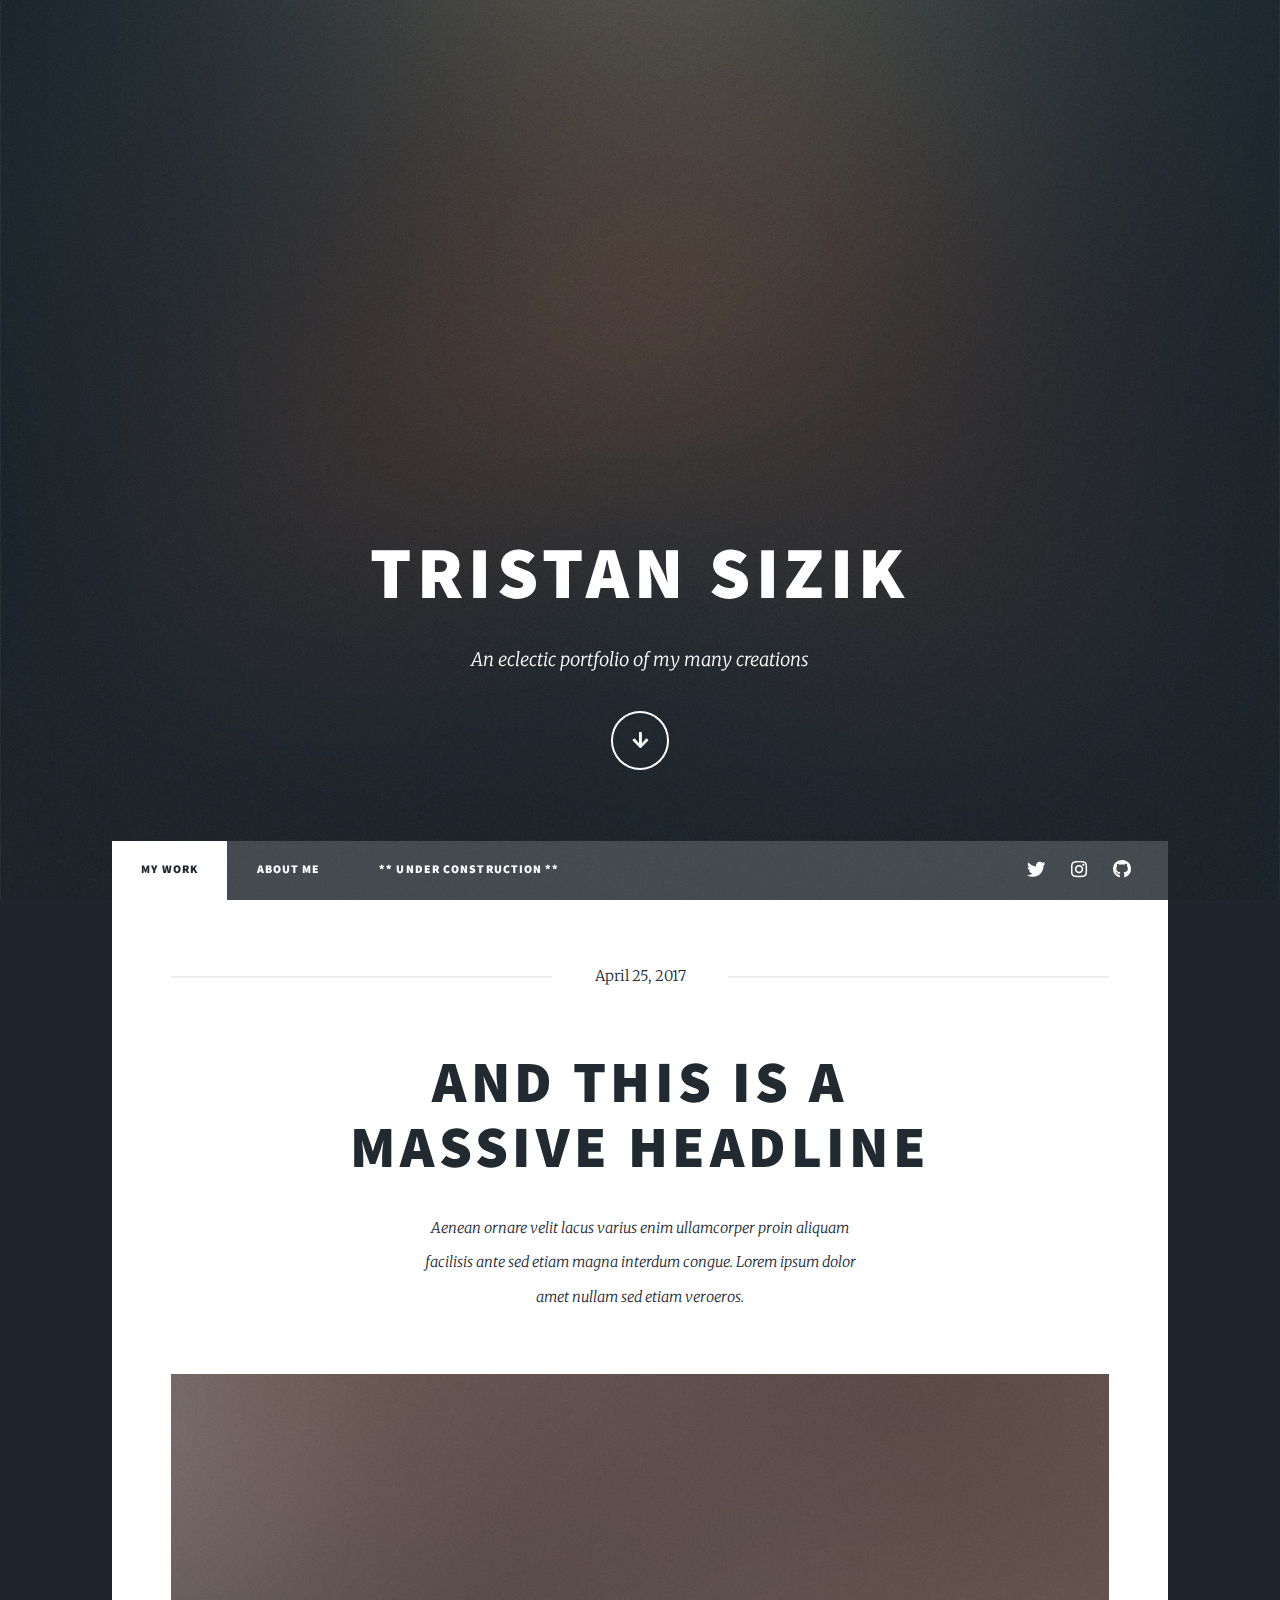
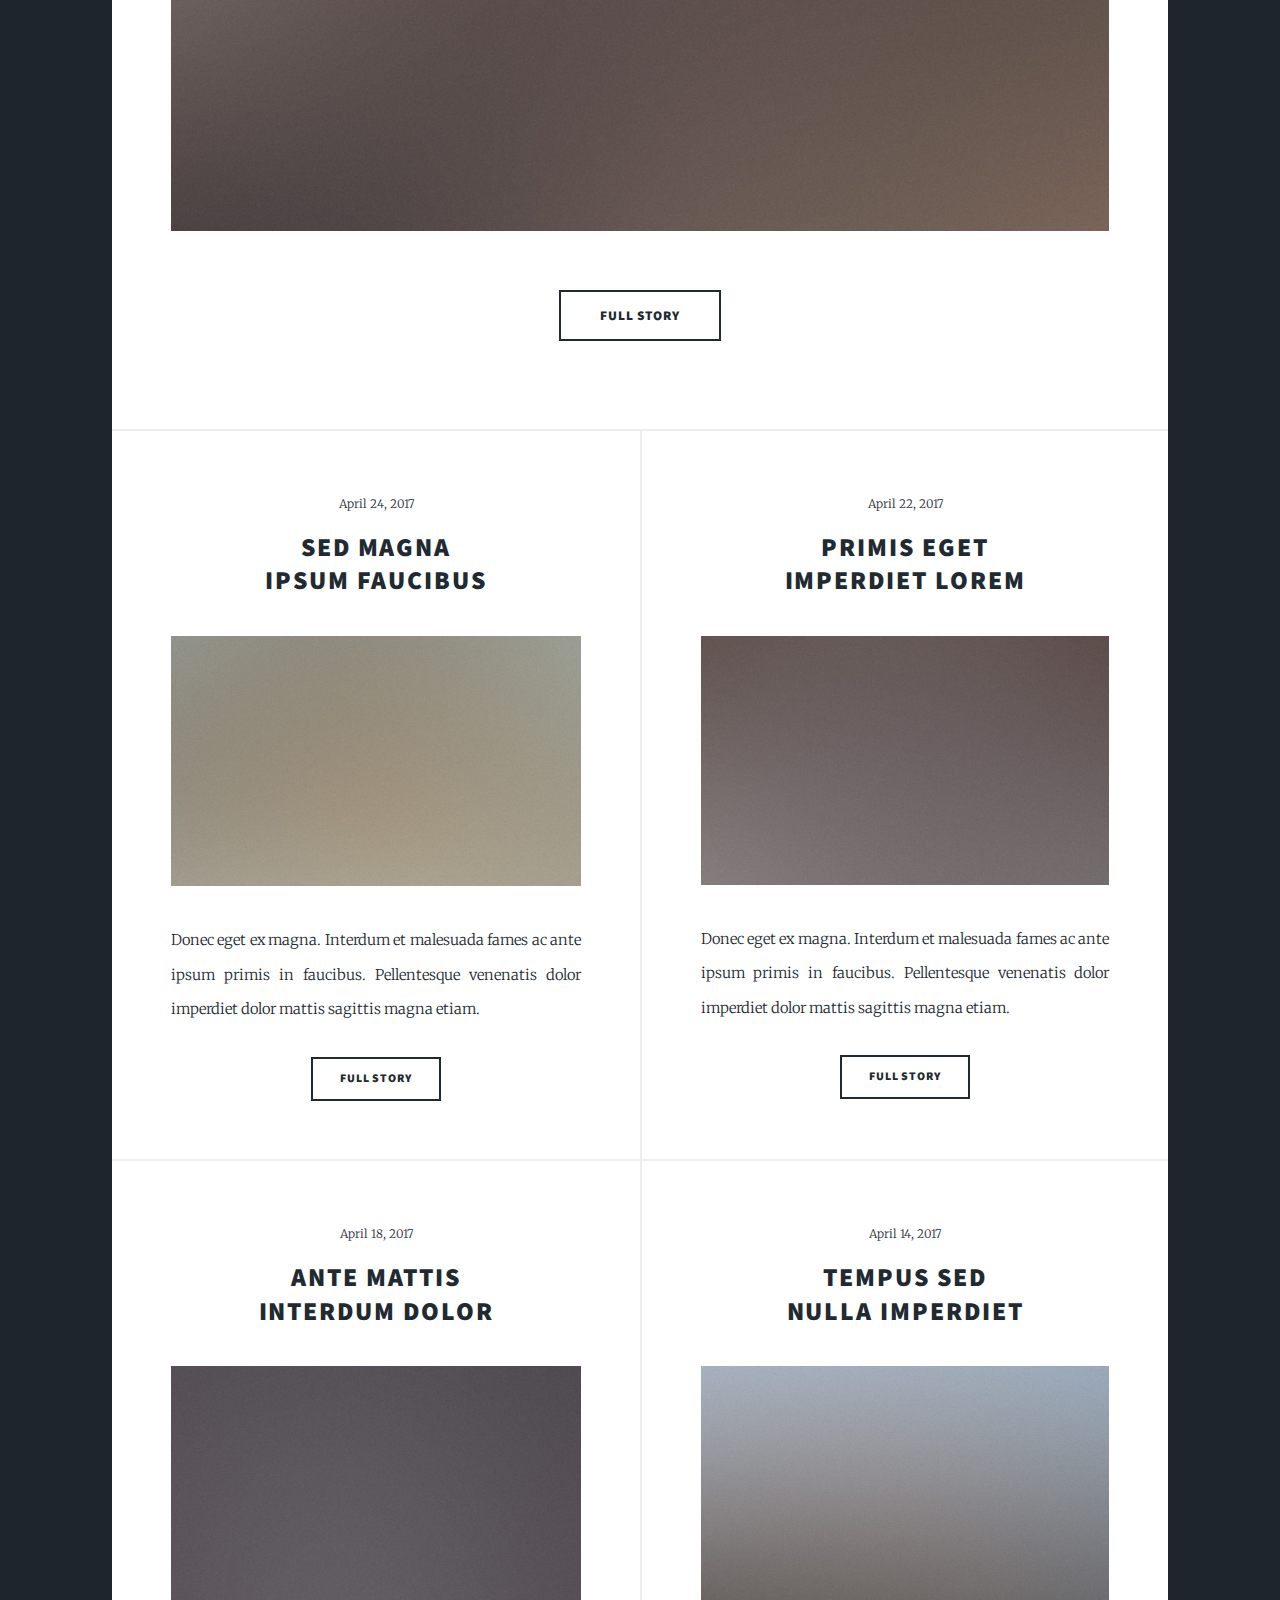
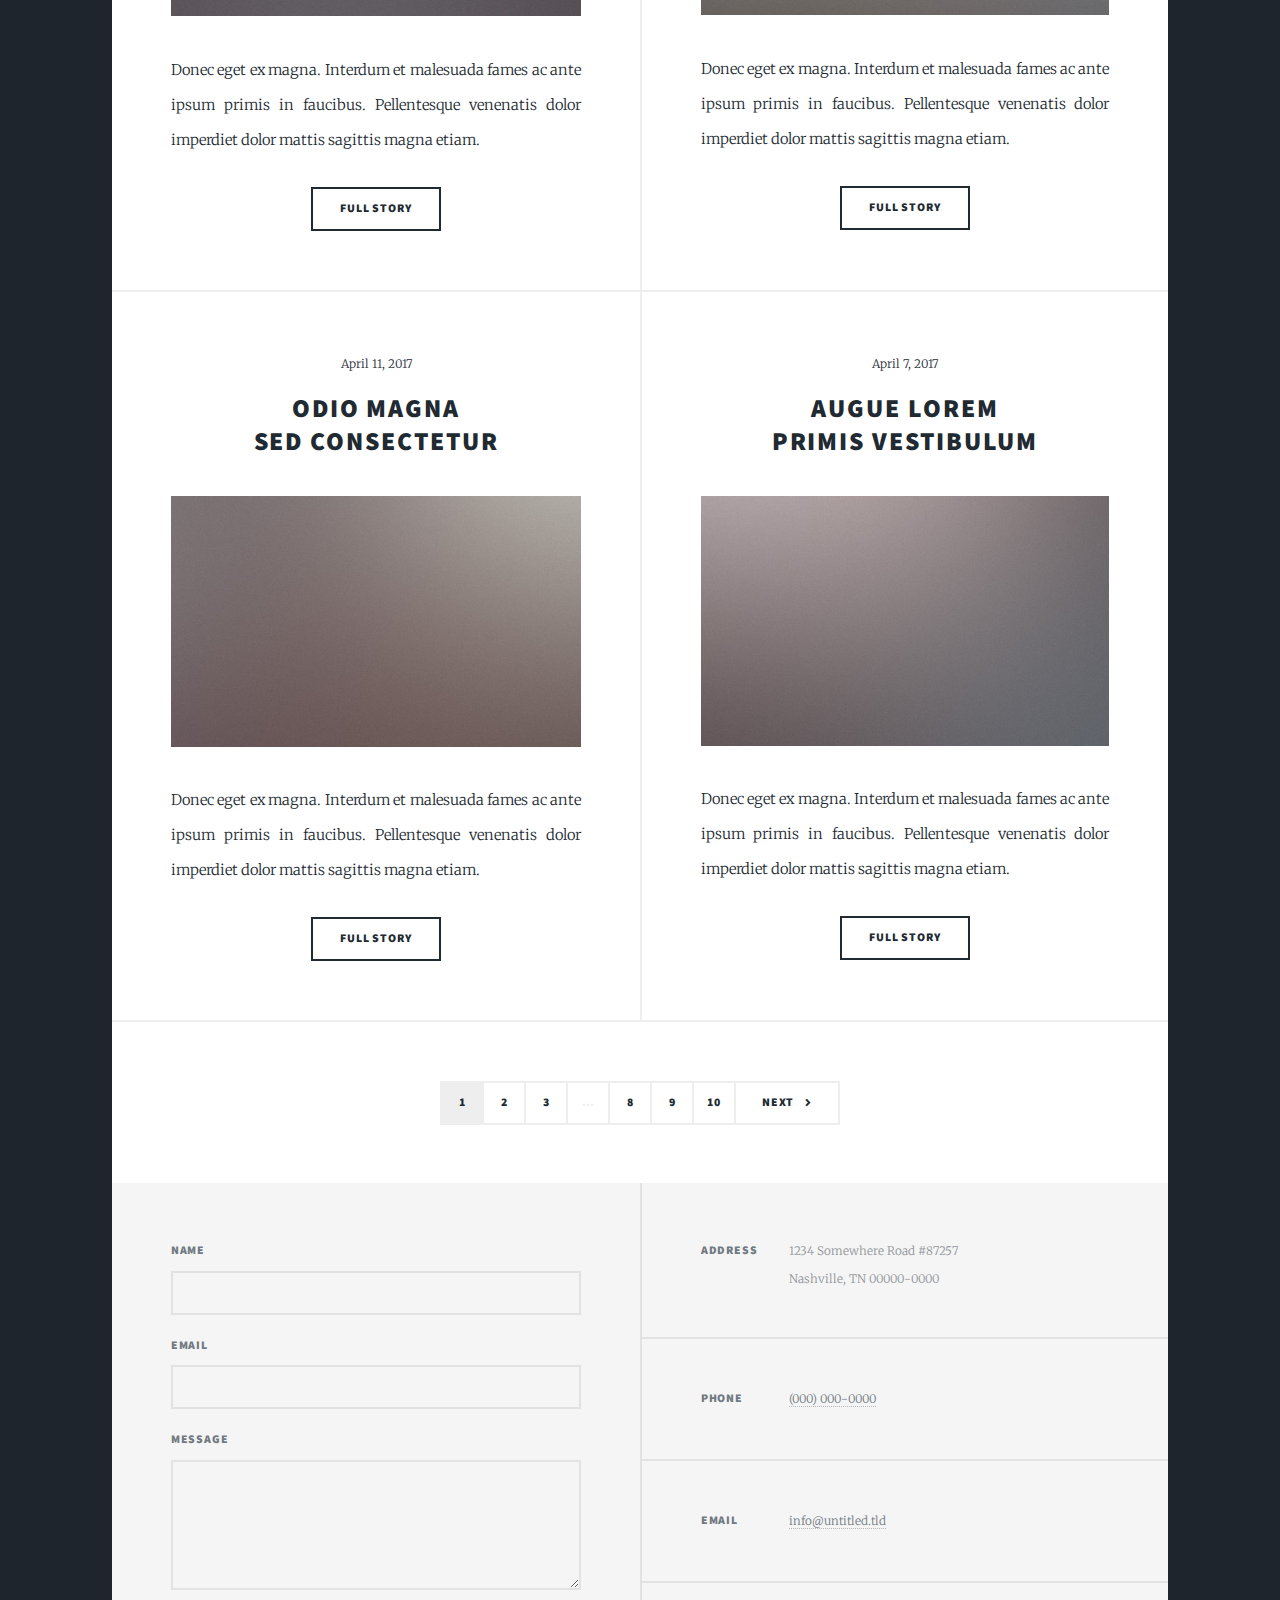
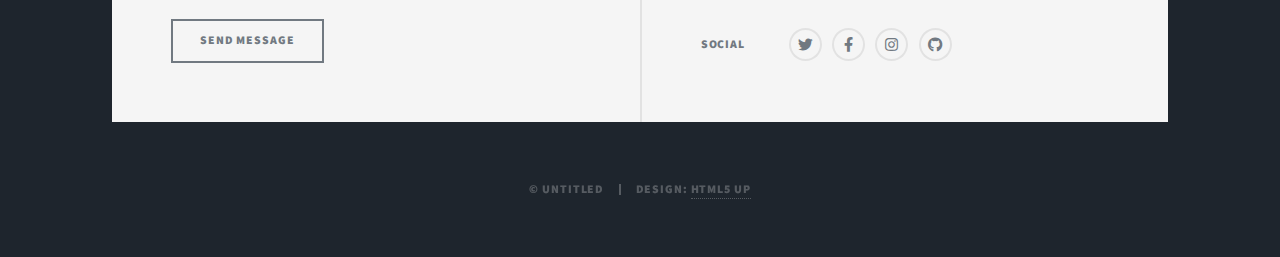
==== index.html @ 9a876cf9 "Fixed Typo" ====
<!DOCTYPE HTML>
<!--
	Massively by HTML5 UP
	html5up.net | @ajlkn
	Free for personal and commercial use under the CCA 3.0 license (html5up.net/license)
-->
<html>
	<head>
		<title>Massively by HTML5 UP</title>
		<meta charset="utf-8" />
		<meta name="viewport" content="width=device-width, initial-scale=1, user-scalable=no" />
		<link rel="stylesheet" href="assets/css/main.css" />
		<noscript><link rel="stylesheet" href="assets/css/noscript.css" /></noscript>
	</head>
	<body class="is-preload">

		<!-- Wrapper -->
			<div id="wrapper" class="fade-in">

				<!-- Intro -->
					<div id="intro">
						<h1>Tristan Sizik</h1>
						<!-- <br />assively</h1> -->
						<p>An eclectic portfolio of my many creations</p>
						<ul class="actions">
							<li><a href="#header" class="button icon solid solo fa-arrow-down scrolly">Continue</a></li>
						</ul>
					</div>

				<!-- Header -->
					<header id="header">
						<a href="index.html" class="logo">Tristan Sizik</a>
					</header>

				<!-- Nav -->
					<nav id="nav">
						<ul class="links">
							<li class="active"><a href="index.html">My Work</a></li>
							<li><a href="generic.html">About Me</a></li>
							<li><a href="elements.html">** Under Construction **</a></li>
						</ul>
						<ul class="icons">
							<li><a href="https://twitter.com/Treestone_" class="icon brands fa-twitter"><span class="label">Twitter</span></a></li>
							<!-- <li><a href="#" class="icon brands fa-facebook-f"><span class="label">Facebook</span></a></li> -->
							<li><a href="https://www.instagram.com/mastless_/" class="icon brands fa-instagram"><span class="label">Instagram</span></a></li>
							<li><a href="https://github.com/tristansizik" class="icon brands fa-github"><span class="label">GitHub</span></a></li>
						</ul>
					</nav>

				<!-- Main -->
					<div id="main">

						<!-- Featured Post -->
							<article class="post featured">
								<header class="major">
									<span class="date">April 25, 2017</span>
									<h2><a href="#">And this is a<br />
									massive headline</a></h2>
									<p>Aenean ornare velit lacus varius enim ullamcorper proin aliquam<br />
									facilisis ante sed etiam magna interdum congue. Lorem ipsum dolor<br />
									amet nullam sed etiam veroeros.</p>
								</header>
								<a href="#" class="image main"><img src="images/pic01.jpg" alt="" /></a>
								<ul class="actions special">
									<li><a href="#" class="button large">Full Story</a></li>
								</ul>
							</article>

						<!-- Posts -->
							<section class="posts">
								<article>
									<header>
										<span class="date">April 24, 2017</span>
										<h2><a href="#">Sed magna<br />
										ipsum faucibus</a></h2>
									</header>
									<a href="#" class="image fit"><img src="images/pic02.jpg" alt="" /></a>
									<p>Donec eget ex magna. Interdum et malesuada fames ac ante ipsum primis in faucibus. Pellentesque venenatis dolor imperdiet dolor mattis sagittis magna etiam.</p>
									<ul class="actions special">
										<li><a href="#" class="button">Full Story</a></li>
									</ul>
								</article>
								<article>
									<header>
										<span class="date">April 22, 2017</span>
										<h2><a href="#">Primis eget<br />
										imperdiet lorem</a></h2>
									</header>
									<a href="#" class="image fit"><img src="images/pic03.jpg" alt="" /></a>
									<p>Donec eget ex magna. Interdum et malesuada fames ac ante ipsum primis in faucibus. Pellentesque venenatis dolor imperdiet dolor mattis sagittis magna etiam.</p>
									<ul class="actions special">
										<li><a href="#" class="button">Full Story</a></li>
									</ul>
								</article>
								<article>
									<header>
										<span class="date">April 18, 2017</span>
										<h2><a href="#">Ante mattis<br />
										interdum dolor</a></h2>
									</header>
									<a href="#" class="image fit"><img src="images/pic04.jpg" alt="" /></a>
									<p>Donec eget ex magna. Interdum et malesuada fames ac ante ipsum primis in faucibus. Pellentesque venenatis dolor imperdiet dolor mattis sagittis magna etiam.</p>
									<ul class="actions special">
										<li><a href="#" class="button">Full Story</a></li>
									</ul>
								</article>
								<article>
									<header>
										<span class="date">April 14, 2017</span>
										<h2><a href="#">Tempus sed<br />
										nulla imperdiet</a></h2>
									</header>
									<a href="#" class="image fit"><img src="images/pic05.jpg" alt="" /></a>
									<p>Donec eget ex magna. Interdum et malesuada fames ac ante ipsum primis in faucibus. Pellentesque venenatis dolor imperdiet dolor mattis sagittis magna etiam.</p>
									<ul class="actions special">
										<li><a href="#" class="button">Full Story</a></li>
									</ul>
								</article>
								<article>
									<header>
										<span class="date">April 11, 2017</span>
										<h2><a href="#">Odio magna<br />
										sed consectetur</a></h2>
									</header>
									<a href="#" class="image fit"><img src="images/pic06.jpg" alt="" /></a>
									<p>Donec eget ex magna. Interdum et malesuada fames ac ante ipsum primis in faucibus. Pellentesque venenatis dolor imperdiet dolor mattis sagittis magna etiam.</p>
									<ul class="actions special">
										<li><a href="#" class="button">Full Story</a></li>
									</ul>
								</article>
								<article>
									<header>
										<span class="date">April 7, 2017</span>
										<h2><a href="#">Augue lorem<br />
										primis vestibulum</a></h2>
									</header>
									<a href="#" class="image fit"><img src="images/pic07.jpg" alt="" /></a>
									<p>Donec eget ex magna. Interdum et malesuada fames ac ante ipsum primis in faucibus. Pellentesque venenatis dolor imperdiet dolor mattis sagittis magna etiam.</p>
									<ul class="actions special">
										<li><a href="#" class="button">Full Story</a></li>
									</ul>
								</article>
							</section>

						<!-- Footer -->
							<footer>
								<div class="pagination">
									<!--<a href="#" class="previous">Prev</a>-->
									<a href="#" class="page active">1</a>
									<a href="#" class="page">2</a>
									<a href="#" class="page">3</a>
									<span class="extra">&hellip;</span>
									<a href="#" class="page">8</a>
									<a href="#" class="page">9</a>
									<a href="#" class="page">10</a>
									<a href="#" class="next">Next</a>
								</div>
							</footer>

					</div>

				<!-- Footer -->
					<footer id="footer">
						<section>
							<form method="post" action="#">
								<div class="fields">
									<div class="field">
										<label for="name">Name</label>
										<input type="text" name="name" id="name" />
									</div>
									<div class="field">
										<label for="email">Email</label>
										<input type="text" name="email" id="email" />
									</div>
									<div class="field">
										<label for="message">Message</label>
										<textarea name="message" id="message" rows="3"></textarea>
									</div>
								</div>
								<ul class="actions">
									<li><input type="submit" value="Send Message" /></li>
								</ul>
							</form>
						</section>
						<section class="split contact">
							<section class="alt">
								<h3>Address</h3>
								<p>1234 Somewhere Road #87257<br />
								Nashville, TN 00000-0000</p>
							</section>
							<section>
								<h3>Phone</h3>
								<p><a href="#">(000) 000-0000</a></p>
							</section>
							<section>
								<h3>Email</h3>
								<p><a href="#">info@untitled.tld</a></p>
							</section>
							<section>
								<h3>Social</h3>
								<ul class="icons alt">
									<li><a href="#" class="icon brands alt fa-twitter"><span class="label">Twitter</span></a></li>
									<li><a href="#" class="icon brands alt fa-facebook-f"><span class="label">Facebook</span></a></li>
									<li><a href="#" class="icon brands alt fa-instagram"><span class="label">Instagram</span></a></li>
									<li><a href="#" class="icon brands alt fa-github"><span class="label">GitHub</span></a></li>
								</ul>
							</section>
						</section>
					</footer>

				<!-- Copyright -->
					<div id="copyright">
						<ul><li>&copy; Untitled</li><li>Design: <a href="https://html5up.net">HTML5 UP</a></li></ul>
					</div>

			</div>

		<!-- Scripts -->
			<script src="assets/js/jquery.min.js"></script>
			<script src="assets/js/jquery.scrollex.min.js"></script>
			<script src="assets/js/jquery.scrolly.min.js"></script>
			<script src="assets/js/browser.min.js"></script>
			<script src="assets/js/breakpoints.min.js"></script>
			<script src="assets/js/util.js"></script>
			<script src="assets/js/main.js"></script>

	</body>
</html>
---- assets/css/main.css ----
@import url(fontawesome-all.min.css);
@import url("https://fonts.googleapis.com/css?family=Merriweather:300,700,300italic,700italic|Source+Sans+Pro:900");

/*
	Massively by HTML5 UP
	html5up.net | @ajlkn
	Free for personal and commercial use under the CCA 3.0 license (html5up.net/license)
*/

html, body, div, span, applet, object,
iframe, h1, h2, h3, h4, h5, h6, p, blockquote,
pre, a, abbr, acronym, address, big, cite,
code, del, dfn, em, img, ins, kbd, q, s, samp,
small, strike, strong, sub, sup, tt, var, b,
u, i, center, dl, dt, dd, ol, ul, li, fieldset,
form, label, legend, table, caption, tbody,
tfoot, thead, tr, th, td, article, aside,
canvas, details, embed, figure, figcaption,
footer, header, hgroup, menu, nav, output, ruby,
section, summary, time, mark, audio, video {
	margin: 0;
	padding: 0;
	border: 0;
	font-size: 100%;
	font: inherit;
	vertical-align: baseline;}

article, aside, details, figcaption, figure,
footer, header, hgroup, menu, nav, section {
	display: block;}

body {
	line-height: 1;
}

ol, ul {
	list-style: none;
}

blockquote, q {
	quotes: none;
}

	blockquote:before, blockquote:after, q:before, q:after {
		content: '';
		content: none;
	}

table {
	border-collapse: collapse;
	border-spacing: 0;
}

body {
	-webkit-text-size-adjust: none;
}

mark {
	background-color: transparent;
	color: inherit;
}

input::-moz-focus-inner {
	border: 0;
	padding: 0;
}

input, select, textarea {
	-moz-appearance: none;
	-webkit-appearance: none;
	-ms-appearance: none;
	appearance: none;
}

/* Basic */

	@-ms-viewport {
		width: device-width;
	}

	body {
		-ms-overflow-style: scrollbar;
	}

	@media screen and (max-width: 480px) {

		html, body {
			min-width: 320px;
		}

	}

	html {
		box-sizing: border-box;
	}

	*, *:before, *:after {
		box-sizing: inherit;
	}

	body {
		background-color: #1e252d;
	}

		body.is-preload *, body.is-preload *:before, body.is-preload *:after {
			-moz-animation: none !important;
			-webkit-animation: none !important;
			-ms-animation: none !important;
			animation: none !important;
			-moz-transition: none !important;
			-webkit-transition: none !important;
			-ms-transition: none !important;
			transition: none !important;
		}

/* Type */

	html {
		font-size: 16pt;
	}

		@media screen and (max-width: 1680px) {

			html {
				font-size: 12pt;
			}

		}

		@media screen and (max-width: 1280px) {

			html {
				font-size: 11pt;
			}

		}

		@media screen and (max-width: 360px) {

			html {
				font-size: 10pt;
			}

		}

	body {
		color: #212931;
	}

	body, input, select, textarea {
		font-family: "Merriweather", Georgia, serif;
		font-weight: 300;
		font-size: 1rem;
		line-height: 2.375;
	}

	a {
		-moz-transition: color 0.2s ease-in-out, background-color 0.2s ease-in-out, border-color 0.2s ease-in-out, box-shadow 0.2s ease-in-out;
		-webkit-transition: color 0.2s ease-in-out, background-color 0.2s ease-in-out, border-color 0.2s ease-in-out, box-shadow 0.2s ease-in-out;
		-ms-transition: color 0.2s ease-in-out, background-color 0.2s ease-in-out, border-color 0.2s ease-in-out, box-shadow 0.2s ease-in-out;
		transition: color 0.2s ease-in-out, background-color 0.2s ease-in-out, border-color 0.2s ease-in-out, box-shadow 0.2s ease-in-out;
		border-bottom: dotted 1px;
		text-decoration: none;
	}

		a:hover {
			border-bottom-color: transparent;
		}

	strong, b {
		font-weight: 600;
	}

	em, i {
		font-style: italic;
	}

	p {
		text-align: justify;
		margin: 0 0 2rem 0;
	}

	h1, h2, h3, h4, h5, h6 {
		font-family: "Source Sans Pro", Helvetica, sans-serif;
		font-weight: 900;
		line-height: 1.5;
		letter-spacing: 0.075em;
		text-transform: uppercase;
		margin: 0 0 1rem 0;
	}

		h1 a, h2 a, h3 a, h4 a, h5 a, h6 a {
			border-bottom: 0;
			color: inherit;
			text-decoration: none;
		}

	h1 {
		font-size: 4rem;
		line-height: 1.1;
		margin: 0 0 2rem 0;
	}

	h2 {
		font-size: 1.75rem;
		line-height: 1.3;
		margin: 0 0 1.5rem 0;
	}

	h3 {
		font-size: 1.25rem;
		margin: 0 0 1.5rem 0;
	}

	h4 {
		font-size: 1rem;
	}

	h5 {
		font-size: 0.9rem;
	}

	h6 {
		font-size: 0.8rem;
	}

	sub {
		font-size: 0.8rem;
		position: relative;
		top: 0.5rem;
	}

	sup {
		font-size: 0.8rem;
		position: relative;
		top: -0.5rem;
	}

	blockquote {
		border-left: solid 4px;
		font-style: italic;
		margin: 0 0 2rem 0;
		padding: 0.5rem 0 0.5rem 2rem;
	}

	code {
		border: solid 2px;
		font-family: "Courier New", monospace;
		font-size: 0.9rem;
		margin: 0 0.25rem;
		padding: 0.25rem 0.65rem;
	}

	pre {
		-webkit-overflow-scrolling: touch;
		font-family: "Courier New", monospace;
		font-size: 0.9rem;
		margin: 0 0 2rem 0;
	}

		pre code {
			display: block;
			line-height: 1.75;
			padding: 1rem 1.5rem;
			overflow-x: auto;
		}

	hr {
		border: 0;
		border-bottom: solid 2px;
		margin: 3rem 0;
	}

		hr.major {
			margin: 5rem 0;
		}

	.align-left {
		text-align: left;
	}

	.align-center {
		text-align: center;
	}

	.align-right {
		text-align: right;
	}

	input, select, textarea {
		color: #212931;
	}

	a {
		color: #212931;
		border-bottom-color: rgba(33, 41, 49, 0.5);
	}

		a:hover {
			border-bottom-color: transparent;
			color: #18bfef !important;
		}

	strong, b {
		color: #212931;
	}

	h1, h2, h3, h4, h5, h6 {
		color: #212931;
	}

	blockquote {
		border-left-color: #eeeeee;
	}

	code {
		background: rgba(220, 220, 220, 0.25);
		border-color: #eeeeee;
	}

	hr {
		border-bottom-color: #eeeeee;
	}

/* Row */

	.row {
		display: flex;
		flex-wrap: wrap;
		box-sizing: border-box;
		align-items: stretch;
	}

		.row > * {
			box-sizing: border-box;
		}

		.row.gtr-uniform > * > :last-child {
			margin-bottom: 0;
		}

		.row.aln-left {
			justify-content: flex-start;
		}

		.row.aln-center {
			justify-content: center;
		}

		.row.aln-right {
			justify-content: flex-end;
		}

		.row.aln-top {
			align-items: flex-start;
		}

		.row.aln-middle {
			align-items: center;
		}

		.row.aln-bottom {
			align-items: flex-end;
		}

		.row > .imp {
			order: -1;
		}

		.row > .col-1 {
			width: 8.33333%;
		}

		.row > .off-1 {
			margin-left: 8.33333%;
		}

		.row > .col-2 {
			width: 16.66667%;
		}

		.row > .off-2 {
			margin-left: 16.66667%;
		}

		.row > .col-3 {
			width: 25%;
		}

		.row > .off-3 {
			margin-left: 25%;
		}

		.row > .col-4 {
			width: 33.33333%;
		}

		.row > .off-4 {
			margin-left: 33.33333%;
		}

		.row > .col-5 {
			width: 41.66667%;
		}

		.row > .off-5 {
			margin-left: 41.66667%;
		}

		.row > .col-6 {
			width: 50%;
		}

		.row > .off-6 {
			margin-left: 50%;
		}

		.row > .col-7 {
			width: 58.33333%;
		}

		.row > .off-7 {
			margin-left: 58.33333%;
		}

		.row > .col-8 {
			width: 66.66667%;
		}

		.row > .off-8 {
			margin-left: 66.66667%;
		}

		.row > .col-9 {
			width: 75%;
		}

		.row > .off-9 {
			margin-left: 75%;
		}

		.row > .col-10 {
			width: 83.33333%;
		}

		.row > .off-10 {
			margin-left: 83.33333%;
		}

		.row > .col-11 {
			width: 91.66667%;
		}

		.row > .off-11 {
			margin-left: 91.66667%;
		}

		.row > .col-12 {
			width: 100%;
		}

		.row > .off-12 {
			margin-left: 100%;
		}

		.row.gtr-0 {
			margin-top: 0;
			margin-left: 0rem;
		}

			.row.gtr-0 > * {
				padding: 0 0 0 0rem;
			}

			.row.gtr-0.gtr-uniform {
				margin-top: 0rem;
			}

				.row.gtr-0.gtr-uniform > * {
					padding-top: 0rem;
				}

		.row.gtr-25 {
			margin-top: 0;
			margin-left: -0.375rem;
		}

			.row.gtr-25 > * {
				padding: 0 0 0 0.375rem;
			}

			.row.gtr-25.gtr-uniform {
				margin-top: -0.375rem;
			}

				.row.gtr-25.gtr-uniform > * {
					padding-top: 0.375rem;
				}

		.row.gtr-50 {
			margin-top: 0;
			margin-left: -0.75rem;
		}

			.row.gtr-50 > * {
				padding: 0 0 0 0.75rem;
			}

			.row.gtr-50.gtr-uniform {
				margin-top: -0.75rem;
			}

				.row.gtr-50.gtr-uniform > * {
					padding-top: 0.75rem;
				}

		.row {
			margin-top: 0;
			margin-left: -1.5rem;
		}

			.row > * {
				padding: 0 0 0 1.5rem;
			}

			.row.gtr-uniform {
				margin-top: -1.5rem;
			}

				.row.gtr-uniform > * {
					padding-top: 1.5rem;
				}

		.row.gtr-150 {
			margin-top: 0;
			margin-left: -2.25rem;
		}

			.row.gtr-150 > * {
				padding: 0 0 0 2.25rem;
			}

			.row.gtr-150.gtr-uniform {
				margin-top: -2.25rem;
			}

				.row.gtr-150.gtr-uniform > * {
					padding-top: 2.25rem;
				}

		.row.gtr-200 {
			margin-top: 0;
			margin-left: -3rem;
		}

			.row.gtr-200 > * {
				padding: 0 0 0 3rem;
			}

			.row.gtr-200.gtr-uniform {
				margin-top: -3rem;
			}

				.row.gtr-200.gtr-uniform > * {
					padding-top: 3rem;
				}

		@media screen and (max-width: 1680px) {

			.row {
				display: flex;
				flex-wrap: wrap;
				box-sizing: border-box;
				align-items: stretch;
			}

				.row > * {
					box-sizing: border-box;
				}

				.row.gtr-uniform > * > :last-child {
					margin-bottom: 0;
				}

				.row.aln-left {
					justify-content: flex-start;
				}

				.row.aln-center {
					justify-content: center;
				}

				.row.aln-right {
					justify-content: flex-end;
				}

				.row.aln-top {
					align-items: flex-start;
				}

				.row.aln-middle {
					align-items: center;
				}

				.row.aln-bottom {
					align-items: flex-end;
				}

				.row > .imp-xlarge {
					order: -1;
				}

				.row > .col-1-xlarge {
					width: 8.33333%;
				}

				.row > .off-1-xlarge {
					margin-left: 8.33333%;
				}

				.row > .col-2-xlarge {
					width: 16.66667%;
				}

				.row > .off-2-xlarge {
					margin-left: 16.66667%;
				}

				.row > .col-3-xlarge {
					width: 25%;
				}

				.row > .off-3-xlarge {
					margin-left: 25%;
				}

				.row > .col-4-xlarge {
					width: 33.33333%;
				}

				.row > .off-4-xlarge {
					margin-left: 33.33333%;
				}

				.row > .col-5-xlarge {
					width: 41.66667%;
				}

				.row > .off-5-xlarge {
					margin-left: 41.66667%;
				}

				.row > .col-6-xlarge {
					width: 50%;
				}

				.row > .off-6-xlarge {
					margin-left: 50%;
				}

				.row > .col-7-xlarge {
					width: 58.33333%;
				}

				.row > .off-7-xlarge {
					margin-left: 58.33333%;
				}

				.row > .col-8-xlarge {
					width: 66.66667%;
				}

				.row > .off-8-xlarge {
					margin-left: 66.66667%;
				}

				.row > .col-9-xlarge {
					width: 75%;
				}

				.row > .off-9-xlarge {
					margin-left: 75%;
				}

				.row > .col-10-xlarge {
					width: 83.33333%;
				}

				.row > .off-10-xlarge {
					margin-left: 83.33333%;
				}

				.row > .col-11-xlarge {
					width: 91.66667%;
				}

				.row > .off-11-xlarge {
					margin-left: 91.66667%;
				}

				.row > .col-12-xlarge {
					width: 100%;
				}

				.row > .off-12-xlarge {
					margin-left: 100%;
				}

				.row.gtr-0 {
					margin-top: 0;
					margin-left: 0rem;
				}

					.row.gtr-0 > * {
						padding: 0 0 0 0rem;
					}

					.row.gtr-0.gtr-uniform {
						margin-top: 0rem;
					}

						.row.gtr-0.gtr-uniform > * {
							padding-top: 0rem;
						}

				.row.gtr-25 {
					margin-top: 0;
					margin-left: -0.375rem;
				}

					.row.gtr-25 > * {
						padding: 0 0 0 0.375rem;
					}

					.row.gtr-25.gtr-uniform {
						margin-top: -0.375rem;
					}

						.row.gtr-25.gtr-uniform > * {
							padding-top: 0.375rem;
						}

				.row.gtr-50 {
					margin-top: 0;
					margin-left: -0.75rem;
				}

					.row.gtr-50 > * {
						padding: 0 0 0 0.75rem;
					}

					.row.gtr-50.gtr-uniform {
						margin-top: -0.75rem;
					}

						.row.gtr-50.gtr-uniform > * {
							padding-top: 0.75rem;
						}

				.row {
					margin-top: 0;
					margin-left: -1.5rem;
				}

					.row > * {
						padding: 0 0 0 1.5rem;
					}

					.row.gtr-uniform {
						margin-top: -1.5rem;
					}

						.row.gtr-uniform > * {
							padding-top: 1.5rem;
						}

				.row.gtr-150 {
					margin-top: 0;
					margin-left: -2.25rem;
				}

					.row.gtr-150 > * {
						padding: 0 0 0 2.25rem;
					}

					.row.gtr-150.gtr-uniform {
						margin-top: -2.25rem;
					}

						.row.gtr-150.gtr-uniform > * {
							padding-top: 2.25rem;
						}

				.row.gtr-200 {
					margin-top: 0;
					margin-left: -3rem;
				}

					.row.gtr-200 > * {
						padding: 0 0 0 3rem;
					}

					.row.gtr-200.gtr-uniform {
						margin-top: -3rem;
					}

						.row.gtr-200.gtr-uniform > * {
							padding-top: 3rem;
						}

		}

		@media screen and (max-width: 1280px) {

			.row {
				display: flex;
				flex-wrap: wrap;
				box-sizing: border-box;
				align-items: stretch;
			}

				.row > * {
					box-sizing: border-box;
				}

				.row.gtr-uniform > * > :last-child {
					margin-bottom: 0;
				}

				.row.aln-left {
					justify-content: flex-start;
				}

				.row.aln-center {
					justify-content: center;
				}

				.row.aln-right {
					justify-content: flex-end;
				}

				.row.aln-top {
					align-items: flex-start;
				}

				.row.aln-middle {
					align-items: center;
				}

				.row.aln-bottom {
					align-items: flex-end;
				}

				.row > .imp-large {
					order: -1;
				}

				.row > .col-1-large {
					width: 8.33333%;
				}

				.row > .off-1-large {
					margin-left: 8.33333%;
				}

				.row > .col-2-large {
					width: 16.66667%;
				}

				.row > .off-2-large {
					margin-left: 16.66667%;
				}

				.row > .col-3-large {
					width: 25%;
				}

				.row > .off-3-large {
					margin-left: 25%;
				}

				.row > .col-4-large {
					width: 33.33333%;
				}

				.row > .off-4-large {
					margin-left: 33.33333%;
				}

				.row > .col-5-large {
					width: 41.66667%;
				}

				.row > .off-5-large {
					margin-left: 41.66667%;
				}

				.row > .col-6-large {
					width: 50%;
				}

				.row > .off-6-large {
					margin-left: 50%;
				}

				.row > .col-7-large {
					width: 58.33333%;
				}

				.row > .off-7-large {
					margin-left: 58.33333%;
				}

				.row > .col-8-large {
					width: 66.66667%;
				}

				.row > .off-8-large {
					margin-left: 66.66667%;
				}

				.row > .col-9-large {
					width: 75%;
				}

				.row > .off-9-large {
					margin-left: 75%;
				}

				.row > .col-10-large {
					width: 83.33333%;
				}

				.row > .off-10-large {
					margin-left: 83.33333%;
				}

				.row > .col-11-large {
					width: 91.66667%;
				}

				.row > .off-11-large {
					margin-left: 91.66667%;
				}

				.row > .col-12-large {
					width: 100%;
				}

				.row > .off-12-large {
					margin-left: 100%;
				}

				.row.gtr-0 {
					margin-top: 0;
					margin-left: 0rem;
				}

					.row.gtr-0 > * {
						padding: 0 0 0 0rem;
					}

					.row.gtr-0.gtr-uniform {
						margin-top: 0rem;
					}

						.row.gtr-0.gtr-uniform > * {
							padding-top: 0rem;
						}

				.row.gtr-25 {
					margin-top: 0;
					margin-left: -0.375rem;
				}

					.row.gtr-25 > * {
						padding: 0 0 0 0.375rem;
					}

					.row.gtr-25.gtr-uniform {
						margin-top: -0.375rem;
					}

						.row.gtr-25.gtr-uniform > * {
							padding-top: 0.375rem;
						}

				.row.gtr-50 {
					margin-top: 0;
					margin-left: -0.75rem;
				}

					.row.gtr-50 > * {
						padding: 0 0 0 0.75rem;
					}

					.row.gtr-50.gtr-uniform {
						margin-top: -0.75rem;
					}

						.row.gtr-50.gtr-uniform > * {
							padding-top: 0.75rem;
						}

				.row {
					margin-top: 0;
					margin-left: -1.5rem;
				}

					.row > * {
						padding: 0 0 0 1.5rem;
					}

					.row.gtr-uniform {
						margin-top: -1.5rem;
					}

						.row.gtr-uniform > * {
							padding-top: 1.5rem;
						}

				.row.gtr-150 {
					margin-top: 0;
					margin-left: -2.25rem;
				}

					.row.gtr-150 > * {
						padding: 0 0 0 2.25rem;
					}

					.row.gtr-150.gtr-uniform {
						margin-top: -2.25rem;
					}

						.row.gtr-150.gtr-uniform > * {
							padding-top: 2.25rem;
						}

				.row.gtr-200 {
					margin-top: 0;
					margin-left: -3rem;
				}

					.row.gtr-200 > * {
						padding: 0 0 0 3rem;
					}

					.row.gtr-200.gtr-uniform {
						margin-top: -3rem;
					}

						.row.gtr-200.gtr-uniform > * {
							padding-top: 3rem;
						}

		}

		@media screen and (max-width: 980px) {

			.row {
				display: flex;
				flex-wrap: wrap;
				box-sizing: border-box;
				align-items: stretch;
			}

				.row > * {
					box-sizing: border-box;
				}

				.row.gtr-uniform > * > :last-child {
					margin-bottom: 0;
				}

				.row.aln-left {
					justify-content: flex-start;
				}

				.row.aln-center {
					justify-content: center;
				}

				.row.aln-right {
					justify-content: flex-end;
				}

				.row.aln-top {
					align-items: flex-start;
				}

				.row.aln-middle {
					align-items: center;
				}

				.row.aln-bottom {
					align-items: flex-end;
				}

				.row > .imp-medium {
					order: -1;
				}

				.row > .col-1-medium {
					width: 8.33333%;
				}

				.row > .off-1-medium {
					margin-left: 8.33333%;
				}

				.row > .col-2-medium {
					width: 16.66667%;
				}

				.row > .off-2-medium {
					margin-left: 16.66667%;
				}

				.row > .col-3-medium {
					width: 25%;
				}

				.row > .off-3-medium {
					margin-left: 25%;
				}

				.row > .col-4-medium {
					width: 33.33333%;
				}

				.row > .off-4-medium {
					margin-left: 33.33333%;
				}

				.row > .col-5-medium {
					width: 41.66667%;
				}

				.row > .off-5-medium {
					margin-left: 41.66667%;
				}

				.row > .col-6-medium {
					width: 50%;
				}

				.row > .off-6-medium {
					margin-left: 50%;
				}

				.row > .col-7-medium {
					width: 58.33333%;
				}

				.row > .off-7-medium {
					margin-left: 58.33333%;
				}

				.row > .col-8-medium {
					width: 66.66667%;
				}

				.row > .off-8-medium {
					margin-left: 66.66667%;
				}

				.row > .col-9-medium {
					width: 75%;
				}

				.row > .off-9-medium {
					margin-left: 75%;
				}

				.row > .col-10-medium {
					width: 83.33333%;
				}

				.row > .off-10-medium {
					margin-left: 83.33333%;
				}

				.row > .col-11-medium {
					width: 91.66667%;
				}

				.row > .off-11-medium {
					margin-left: 91.66667%;
				}

				.row > .col-12-medium {
					width: 100%;
				}

				.row > .off-12-medium {
					margin-left: 100%;
				}

				.row.gtr-0 {
					margin-top: 0;
					margin-left: 0rem;
				}

					.row.gtr-0 > * {
						padding: 0 0 0 0rem;
					}

					.row.gtr-0.gtr-uniform {
						margin-top: 0rem;
					}

						.row.gtr-0.gtr-uniform > * {
							padding-top: 0rem;
						}

				.row.gtr-25 {
					margin-top: 0;
					margin-left: -0.375rem;
				}

					.row.gtr-25 > * {
						padding: 0 0 0 0.375rem;
					}

					.row.gtr-25.gtr-uniform {
						margin-top: -0.375rem;
					}

						.row.gtr-25.gtr-uniform > * {
							padding-top: 0.375rem;
						}

				.row.gtr-50 {
					margin-top: 0;
					margin-left: -0.75rem;
				}

					.row.gtr-50 > * {
						padding: 0 0 0 0.75rem;
					}

					.row.gtr-50.gtr-uniform {
						margin-top: -0.75rem;
					}

						.row.gtr-50.gtr-uniform > * {
							padding-top: 0.75rem;
						}

				.row {
					margin-top: 0;
					margin-left: -1.5rem;
				}

					.row > * {
						padding: 0 0 0 1.5rem;
					}

					.row.gtr-uniform {
						margin-top: -1.5rem;
					}

						.row.gtr-uniform > * {
							padding-top: 1.5rem;
						}

				.row.gtr-150 {
					margin-top: 0;
					margin-left: -2.25rem;
				}

					.row.gtr-150 > * {
						padding: 0 0 0 2.25rem;
					}

					.row.gtr-150.gtr-uniform {
						margin-top: -2.25rem;
					}

						.row.gtr-150.gtr-uniform > * {
							padding-top: 2.25rem;
						}

				.row.gtr-200 {
					margin-top: 0;
					margin-left: -3rem;
				}

					.row.gtr-200 > * {
						padding: 0 0 0 3rem;
					}

					.row.gtr-200.gtr-uniform {
						margin-top: -3rem;
					}

						.row.gtr-200.gtr-uniform > * {
							padding-top: 3rem;
						}

		}

		@media screen and (max-width: 736px) {

			.row {
				display: flex;
				flex-wrap: wrap;
				box-sizing: border-box;
				align-items: stretch;
			}

				.row > * {
					box-sizing: border-box;
				}

				.row.gtr-uniform > * > :last-child {
					margin-bottom: 0;
				}

				.row.aln-left {
					justify-content: flex-start;
				}

				.row.aln-center {
					justify-content: center;
				}

				.row.aln-right {
					justify-content: flex-end;
				}

				.row.aln-top {
					align-items: flex-start;
				}

				.row.aln-middle {
					align-items: center;
				}

				.row.aln-bottom {
					align-items: flex-end;
				}

				.row > .imp-small {
					order: -1;
				}

				.row > .col-1-small {
					width: 8.33333%;
				}

				.row > .off-1-small {
					margin-left: 8.33333%;
				}

				.row > .col-2-small {
					width: 16.66667%;
				}

				.row > .off-2-small {
					margin-left: 16.66667%;
				}

				.row > .col-3-small {
					width: 25%;
				}

				.row > .off-3-small {
					margin-left: 25%;
				}

				.row > .col-4-small {
					width: 33.33333%;
				}

				.row > .off-4-small {
					margin-left: 33.33333%;
				}

				.row > .col-5-small {
					width: 41.66667%;
				}

				.row > .off-5-small {
					margin-left: 41.66667%;
				}

				.row > .col-6-small {
					width: 50%;
				}

				.row > .off-6-small {
					margin-left: 50%;
				}

				.row > .col-7-small {
					width: 58.33333%;
				}

				.row > .off-7-small {
					margin-left: 58.33333%;
				}

				.row > .col-8-small {
					width: 66.66667%;
				}

				.row > .off-8-small {
					margin-left: 66.66667%;
				}

				.row > .col-9-small {
					width: 75%;
				}

				.row > .off-9-small {
					margin-left: 75%;
				}

				.row > .col-10-small {
					width: 83.33333%;
				}

				.row > .off-10-small {
					margin-left: 83.33333%;
				}

				.row > .col-11-small {
					width: 91.66667%;
				}

				.row > .off-11-small {
					margin-left: 91.66667%;
				}

				.row > .col-12-small {
					width: 100%;
				}

				.row > .off-12-small {
					margin-left: 100%;
				}

				.row.gtr-0 {
					margin-top: 0;
					margin-left: 0rem;
				}

					.row.gtr-0 > * {
						padding: 0 0 0 0rem;
					}

					.row.gtr-0.gtr-uniform {
						margin-top: 0rem;
					}

						.row.gtr-0.gtr-uniform > * {
							padding-top: 0rem;
						}

				.row.gtr-25 {
					margin-top: 0;
					margin-left: -0.375rem;
				}

					.row.gtr-25 > * {
						padding: 0 0 0 0.375rem;
					}

					.row.gtr-25.gtr-uniform {
						margin-top: -0.375rem;
					}

						.row.gtr-25.gtr-uniform > * {
							padding-top: 0.375rem;
						}

				.row.gtr-50 {
					margin-top: 0;
					margin-left: -0.75rem;
				}

					.row.gtr-50 > * {
						padding: 0 0 0 0.75rem;
					}

					.row.gtr-50.gtr-uniform {
						margin-top: -0.75rem;
					}

						.row.gtr-50.gtr-uniform > * {
							padding-top: 0.75rem;
						}

				.row {
					margin-top: 0;
					margin-left: -1.5rem;
				}

					.row > * {
						padding: 0 0 0 1.5rem;
					}

					.row.gtr-uniform {
						margin-top: -1.5rem;
					}

						.row.gtr-uniform > * {
							padding-top: 1.5rem;
						}

				.row.gtr-150 {
					margin-top: 0;
					margin-left: -2.25rem;
				}

					.row.gtr-150 > * {
						padding: 0 0 0 2.25rem;
					}

					.row.gtr-150.gtr-uniform {
						margin-top: -2.25rem;
					}

						.row.gtr-150.gtr-uniform > * {
							padding-top: 2.25rem;
						}

				.row.gtr-200 {
					margin-top: 0;
					margin-left: -3rem;
				}

					.row.gtr-200 > * {
						padding: 0 0 0 3rem;
					}

					.row.gtr-200.gtr-uniform {
						margin-top: -3rem;
					}

						.row.gtr-200.gtr-uniform > * {
							padding-top: 3rem;
						}

		}

		@media screen and (max-width: 480px) {

			.row {
				display: flex;
				flex-wrap: wrap;
				box-sizing: border-box;
				align-items: stretch;
			}

				.row > * {
					box-sizing: border-box;
				}

				.row.gtr-uniform > * > :last-child {
					margin-bottom: 0;
				}

				.row.aln-left {
					justify-content: flex-start;
				}

				.row.aln-center {
					justify-content: center;
				}

				.row.aln-right {
					justify-content: flex-end;
				}

				.row.aln-top {
					align-items: flex-start;
				}

				.row.aln-middle {
					align-items: center;
				}

				.row.aln-bottom {
					align-items: flex-end;
				}

				.row > .imp-xsmall {
					order: -1;
				}

				.row > .col-1-xsmall {
					width: 8.33333%;
				}

				.row > .off-1-xsmall {
					margin-left: 8.33333%;
				}

				.row > .col-2-xsmall {
					width: 16.66667%;
				}

				.row > .off-2-xsmall {
					margin-left: 16.66667%;
				}

				.row > .col-3-xsmall {
					width: 25%;
				}

				.row > .off-3-xsmall {
					margin-left: 25%;
				}

				.row > .col-4-xsmall {
					width: 33.33333%;
				}

				.row > .off-4-xsmall {
					margin-left: 33.33333%;
				}

				.row > .col-5-xsmall {
					width: 41.66667%;
				}

				.row > .off-5-xsmall {
					margin-left: 41.66667%;
				}

				.row > .col-6-xsmall {
					width: 50%;
				}

				.row > .off-6-xsmall {
					margin-left: 50%;
				}

				.row > .col-7-xsmall {
					width: 58.33333%;
				}

				.row > .off-7-xsmall {
					margin-left: 58.33333%;
				}

				.row > .col-8-xsmall {
					width: 66.66667%;
				}

				.row > .off-8-xsmall {
					margin-left: 66.66667%;
				}

				.row > .col-9-xsmall {
					width: 75%;
				}

				.row > .off-9-xsmall {
					margin-left: 75%;
				}

				.row > .col-10-xsmall {
					width: 83.33333%;
				}

				.row > .off-10-xsmall {
					margin-left: 83.33333%;
				}

				.row > .col-11-xsmall {
					width: 91.66667%;
				}

				.row > .off-11-xsmall {
					margin-left: 91.66667%;
				}

				.row > .col-12-xsmall {
					width: 100%;
				}

				.row > .off-12-xsmall {
					margin-left: 100%;
				}

				.row.gtr-0 {
					margin-top: 0;
					margin-left: 0rem;
				}

					.row.gtr-0 > * {
						padding: 0 0 0 0rem;
					}

					.row.gtr-0.gtr-uniform {
						margin-top: 0rem;
					}

						.row.gtr-0.gtr-uniform > * {
							padding-top: 0rem;
						}

				.row.gtr-25 {
					margin-top: 0;
					margin-left: -0.375rem;
				}

					.row.gtr-25 > * {
						padding: 0 0 0 0.375rem;
					}

					.row.gtr-25.gtr-uniform {
						margin-top: -0.375rem;
					}

						.row.gtr-25.gtr-uniform > * {
							padding-top: 0.375rem;
						}

				.row.gtr-50 {
					margin-top: 0;
					margin-left: -0.75rem;
				}

					.row.gtr-50 > * {
						padding: 0 0 0 0.75rem;
					}

					.row.gtr-50.gtr-uniform {
						margin-top: -0.75rem;
					}

						.row.gtr-50.gtr-uniform > * {
							padding-top: 0.75rem;
						}

				.row {
					margin-top: 0;
					margin-left: -1.5rem;
				}

					.row > * {
						padding: 0 0 0 1.5rem;
					}

					.row.gtr-uniform {
						margin-top: -1.5rem;
					}

						.row.gtr-uniform > * {
							padding-top: 1.5rem;
						}

				.row.gtr-150 {
					margin-top: 0;
					margin-left: -2.25rem;
				}

					.row.gtr-150 > * {
						padding: 0 0 0 2.25rem;
					}

					.row.gtr-150.gtr-uniform {
						margin-top: -2.25rem;
					}

						.row.gtr-150.gtr-uniform > * {
							padding-top: 2.25rem;
						}

				.row.gtr-200 {
					margin-top: 0;
					margin-left: -3rem;
				}

					.row.gtr-200 > * {
						padding: 0 0 0 3rem;
					}

					.row.gtr-200.gtr-uniform {
						margin-top: -3rem;
					}

						.row.gtr-200.gtr-uniform > * {
							padding-top: 3rem;
						}

		}

		@media screen and (max-width: 360px) {

			.row {
				display: flex;
				flex-wrap: wrap;
				box-sizing: border-box;
				align-items: stretch;
			}

				.row > * {
					box-sizing: border-box;
				}

				.row.gtr-uniform > * > :last-child {
					margin-bottom: 0;
				}

				.row.aln-left {
					justify-content: flex-start;
				}

				.row.aln-center {
					justify-content: center;
				}

				.row.aln-right {
					justify-content: flex-end;
				}

				.row.aln-top {
					align-items: flex-start;
				}

				.row.aln-middle {
					align-items: center;
				}

				.row.aln-bottom {
					align-items: flex-end;
				}

				.row > .imp-xxsmall {
					order: -1;
				}

				.row > .col-1-xxsmall {
					width: 8.33333%;
				}

				.row > .off-1-xxsmall {
					margin-left: 8.33333%;
				}

				.row > .col-2-xxsmall {
					width: 16.66667%;
				}

				.row > .off-2-xxsmall {
					margin-left: 16.66667%;
				}

				.row > .col-3-xxsmall {
					width: 25%;
				}

				.row > .off-3-xxsmall {
					margin-left: 25%;
				}

				.row > .col-4-xxsmall {
					width: 33.33333%;
				}

				.row > .off-4-xxsmall {
					margin-left: 33.33333%;
				}

				.row > .col-5-xxsmall {
					width: 41.66667%;
				}

				.row > .off-5-xxsmall {
					margin-left: 41.66667%;
				}

				.row > .col-6-xxsmall {
					width: 50%;
				}

				.row > .off-6-xxsmall {
					margin-left: 50%;
				}

				.row > .col-7-xxsmall {
					width: 58.33333%;
				}

				.row > .off-7-xxsmall {
					margin-left: 58.33333%;
				}

				.row > .col-8-xxsmall {
					width: 66.66667%;
				}

				.row > .off-8-xxsmall {
					margin-left: 66.66667%;
				}

				.row > .col-9-xxsmall {
					width: 75%;
				}

				.row > .off-9-xxsmall {
					margin-left: 75%;
				}

				.row > .col-10-xxsmall {
					width: 83.33333%;
				}

				.row > .off-10-xxsmall {
					margin-left: 83.33333%;
				}

				.row > .col-11-xxsmall {
					width: 91.66667%;
				}

				.row > .off-11-xxsmall {
					margin-left: 91.66667%;
				}

				.row > .col-12-xxsmall {
					width: 100%;
				}

				.row > .off-12-xxsmall {
					margin-left: 100%;
				}

				.row.gtr-0 {
					margin-top: 0;
					margin-left: 0rem;
				}

					.row.gtr-0 > * {
						padding: 0 0 0 0rem;
					}

					.row.gtr-0.gtr-uniform {
						margin-top: 0rem;
					}

						.row.gtr-0.gtr-uniform > * {
							padding-top: 0rem;
						}

				.row.gtr-25 {
					margin-top: 0;
					margin-left: -0.375rem;
				}

					.row.gtr-25 > * {
						padding: 0 0 0 0.375rem;
					}

					.row.gtr-25.gtr-uniform {
						margin-top: -0.375rem;
					}

						.row.gtr-25.gtr-uniform > * {
							padding-top: 0.375rem;
						}

				.row.gtr-50 {
					margin-top: 0;
					margin-left: -0.75rem;
				}

					.row.gtr-50 > * {
						padding: 0 0 0 0.75rem;
					}

					.row.gtr-50.gtr-uniform {
						margin-top: -0.75rem;
					}

						.row.gtr-50.gtr-uniform > * {
							padding-top: 0.75rem;
						}

				.row {
					margin-top: 0;
					margin-left: -1.5rem;
				}

					.row > * {
						padding: 0 0 0 1.5rem;
					}

					.row.gtr-uniform {
						margin-top: -1.5rem;
					}

						.row.gtr-uniform > * {
							padding-top: 1.5rem;
						}

				.row.gtr-150 {
					margin-top: 0;
					margin-left: -2.25rem;
				}

					.row.gtr-150 > * {
						padding: 0 0 0 2.25rem;
					}

					.row.gtr-150.gtr-uniform {
						margin-top: -2.25rem;
					}

						.row.gtr-150.gtr-uniform > * {
							padding-top: 2.25rem;
						}

				.row.gtr-200 {
					margin-top: 0;
					margin-left: -3rem;
				}

					.row.gtr-200 > * {
						padding: 0 0 0 3rem;
					}

					.row.gtr-200.gtr-uniform {
						margin-top: -3rem;
					}

						.row.gtr-200.gtr-uniform > * {
							padding-top: 3rem;
						}

		}

/* Box */

	.box {
		border: solid 2px;
		margin-bottom: 2rem;
		padding: 1.5rem;
	}

		.box > :last-child,
		.box > :last-child > :last-child,
		.box > :last-child > :last-child > :last-child {
			margin-bottom: 0;
		}

		.box.alt {
			border: 0;
			border-radius: 0;
			padding: 0;
		}

	.box {
		border-color: #eeeeee;
	}

/* Button */

	input[type="submit"],
	input[type="reset"],
	input[type="button"],
	button,
	.button {
		-moz-appearance: none;
		-webkit-appearance: none;
		-ms-appearance: none;
		appearance: none;
		-moz-transition: background-color 0.2s ease-in-out, box-shadow 0.2s ease-in-out, color 0.2s ease-in-out;
		-webkit-transition: background-color 0.2s ease-in-out, box-shadow 0.2s ease-in-out, color 0.2s ease-in-out;
		-ms-transition: background-color 0.2s ease-in-out, box-shadow 0.2s ease-in-out, color 0.2s ease-in-out;
		transition: background-color 0.2s ease-in-out, box-shadow 0.2s ease-in-out, color 0.2s ease-in-out;
		border: 0;
		border-radius: 0;
		cursor: pointer;
		display: inline-block;
		font-family: "Source Sans Pro", Helvetica, sans-serif;
		font-size: 0.8rem;
		font-weight: 900;
		letter-spacing: 0.075em;
		height: 3rem;
		line-height: 3rem;
		padding: 0 2rem;
		text-align: center;
		text-decoration: none;
		text-transform: uppercase;
		white-space: nowrap;
	}

		input[type="submit"].icon:before,
		input[type="reset"].icon:before,
		input[type="button"].icon:before,
		button.icon:before,
		.button.icon:before {
			margin-right: 0.5rem;
		}

		input[type="submit"].icon.solo,
		input[type="reset"].icon.solo,
		input[type="button"].icon.solo,
		button.icon.solo,
		.button.icon.solo {
			position: relative;
			width: 4rem;
			height: 4rem;
			line-height: 4rem;
			border-radius: 4rem;
			text-indent: 4rem;
			overflow: hidden;
			padding: 0;
			white-space: nowrap;
		}

			input[type="submit"].icon.solo:before,
			input[type="reset"].icon.solo:before,
			input[type="button"].icon.solo:before,
			button.icon.solo:before,
			.button.icon.solo:before {
				position: absolute;
				display: block;
				top: 0;
				left: 0;
				width: inherit;
				height: inherit;
				line-height: inherit;
				font-size: 1.25rem;
				margin-right: 0;
				text-align: center;
				text-indent: 0;
			}

		input[type="submit"].fit,
		input[type="reset"].fit,
		input[type="button"].fit,
		button.fit,
		.button.fit {
			width: 100%;
		}

		input[type="submit"].small,
		input[type="reset"].small,
		input[type="button"].small,
		button.small,
		.button.small {
			font-size: 0.7rem;
			height: 2.5rem;
			line-height: 2.5rem;
			padding: 0 1.5rem;
		}

		input[type="submit"].large,
		input[type="reset"].large,
		input[type="button"].large,
		button.large,
		.button.large {
			font-size: 0.9rem;
			height: 3.5rem;
			line-height: 3.5rem;
			padding: 0 2.75rem;
		}

		@media screen and (max-width: 980px) {

			input[type="submit"],
			input[type="reset"],
			input[type="button"],
			button,
			.button {
				font-size: 0.9rem;
				height: 3.25rem;
				line-height: 3.25rem;
			}

				input[type="submit"].large,
				input[type="reset"].large,
				input[type="button"].large,
				button.large,
				.button.large {
					font-size: 1rem;
					height: 3.75rem;
					line-height: 3.75rem;
				}

		}

		input[type="submit"].disabled, input[type="submit"]:disabled,
		input[type="reset"].disabled,
		input[type="reset"]:disabled,
		input[type="button"].disabled,
		input[type="button"]:disabled,
		button.disabled,
		button:disabled,
		.button.disabled,
		.button:disabled {
			pointer-events: none;
			opacity: 0.25;
		}

	input[type="submit"],
	input[type="reset"],
	input[type="button"],
	button,
	.button {
		background-color: transparent;
		box-shadow: inset 0 0 0 2px #212931;
		color: #212931 !important;
	}

		input[type="submit"]:hover,
		input[type="reset"]:hover,
		input[type="button"]:hover,
		button:hover,
		.button:hover {
			box-shadow: inset 0 0 0 2px #18bfef;
			color: #18bfef !important;
		}

		input[type="submit"].primary,
		input[type="reset"].primary,
		input[type="button"].primary,
		button.primary,
		.button.primary {
			background-color: #212931;
			box-shadow: none;
			color: #ffffff !important;
		}

			input[type="submit"].primary:hover,
			input[type="reset"].primary:hover,
			input[type="button"].primary:hover,
			button.primary:hover,
			.button.primary:hover {
				background-color: #18bfef;
			}

/* Form */

	form {
		margin: 0 0 2rem 0;
	}

		form > :last-child {
			margin-bottom: 0;
		}

		form > .fields {
			display: -moz-flex;
			display: -webkit-flex;
			display: -ms-flex;
			display: flex;
			-moz-flex-wrap: wrap;
			-webkit-flex-wrap: wrap;
			-ms-flex-wrap: wrap;
			flex-wrap: wrap;
			width: calc(100% + 3rem);
			margin: -1.5rem 0 2rem -1.5rem;
		}

			form > .fields > .field {
				-moz-flex-grow: 0;
				-webkit-flex-grow: 0;
				-ms-flex-grow: 0;
				flex-grow: 0;
				-moz-flex-shrink: 0;
				-webkit-flex-shrink: 0;
				-ms-flex-shrink: 0;
				flex-shrink: 0;
				padding: 1.5rem 0 0 1.5rem;
				width: calc(100% - 1.5rem);
			}

				form > .fields > .field.half {
					width: calc(50% - 0.75rem);
				}

				form > .fields > .field.third {
					width: calc(100%/3 - 0.5rem);
				}

				form > .fields > .field.quarter {
					width: calc(25% - 0.375rem);
				}

		@media screen and (max-width: 480px) {

			form > .fields {
				width: calc(100% + 3rem);
				margin: -1.5rem 0 2rem -1.5rem;
			}

				form > .fields > .field {
					padding: 1.5rem 0 0 1.5rem;
					width: calc(100% - 1.5rem);
				}

					form > .fields > .field.half {
						width: calc(100% - 1.5rem);
					}

					form > .fields > .field.third {
						width: calc(100% - 1.5rem);
					}

					form > .fields > .field.quarter {
						width: calc(100% - 1.5rem);
					}

		}

	label {
		display: block;
		font-family: "Source Sans Pro", Helvetica, sans-serif;
		font-weight: 900;
		line-height: 1.5;
		letter-spacing: 0.075em;
		font-size: 0.8rem;
		text-transform: uppercase;
		margin: 0 0 0.75rem 0;
	}

		@media screen and (max-width: 980px) {

			label {
				font-size: 0.9rem;
			}

		}

	input[type="text"],
	input[type="password"],
	input[type="email"],
	select,
	textarea {
		-moz-appearance: none;
		-webkit-appearance: none;
		-ms-appearance: none;
		appearance: none;
		background: transparent;
		border-radius: 0;
		border: solid 2px;
		color: inherit;
		display: block;
		outline: 0;
		padding: 0 1rem;
		text-decoration: none;
		width: 100%;
	}

		input[type="text"]:invalid,
		input[type="password"]:invalid,
		input[type="email"]:invalid,
		select:invalid,
		textarea:invalid {
			box-shadow: none;
		}

	select {
		background-size: 1.25rem;
		background-repeat: no-repeat;
		background-position: calc(100% - 1rem) center;
		height: 3rem;
		padding-right: 3rem;
		text-overflow: ellipsis;
	}

		select:focus::-ms-value {
			background-color: transparent;
		}

		select::-ms-expand {
			display: none;
		}

	input[type="text"],
	input[type="password"],
	input[type="email"],
	select {
		height: 3rem;
	}

	textarea {
		padding: 0.75rem 1rem;
	}

	input[type="checkbox"],
	input[type="radio"] {
		-moz-appearance: none;
		-webkit-appearance: none;
		-ms-appearance: none;
		appearance: none;
		display: block;
		float: left;
		margin-right: -2rem;
		opacity: 0;
		width: 1rem;
		z-index: -1;
	}

		input[type="checkbox"] + label,
		input[type="radio"] + label {
			text-decoration: none;
			cursor: pointer;
			display: inline-block;
			font-size: 1rem;
			letter-spacing: 0;
			font-family: "Merriweather", Georgia, serif;
			text-transform: none;
			font-weight: 300;
			padding-left: 2.8rem;
			padding-right: 1rem;
			position: relative;
		}

			input[type="checkbox"] + label:before,
			input[type="radio"] + label:before {
				-moz-osx-font-smoothing: grayscale;
				-webkit-font-smoothing: antialiased;
				display: inline-block;
				font-style: normal;
				font-variant: normal;
				text-rendering: auto;
				line-height: 1;
				text-transform: none !important;
				font-family: 'Font Awesome 5 Free';
				font-weight: 900;
			}

			input[type="checkbox"] + label:before,
			input[type="radio"] + label:before {
				border-radius: 0;
				border: solid 2px;
				content: '';
				display: inline-block;
				font-size: 0.8rem;
				height: 1.8rem;
				left: 0;
				line-height: 1.65rem;
				position: absolute;
				text-align: center;
				top: -0.125rem;
				width: 1.8rem;
			}

		input[type="checkbox"]:checked + label:before,
		input[type="radio"]:checked + label:before {
			content: '\f00c';
		}

	input[type="checkbox"] + label:before {
		border-radius: 0;
	}

	input[type="radio"] + label:before {
		border-radius: 100%;
	}

	::-webkit-input-placeholder {
		opacity: 1.0;
	}

	:-moz-placeholder {
		opacity: 1.0;
	}

	::-moz-placeholder {
		opacity: 1.0;
	}

	:-ms-input-placeholder {
		opacity: 1.0;
	}

	label {
		color: #212931;
	}

	input[type="text"],
	input[type="password"],
	input[type="email"],
	select,
	textarea {
		border-color: #eeeeee;
	}

		input[type="text"]:focus,
		input[type="password"]:focus,
		input[type="email"]:focus,
		select:focus,
		textarea:focus {
			border-color: #18bfef;
		}

	select {
		background-image: url("data:image/svg+xml;charset=utf8,%3Csvg xmlns='http://www.w3.org/2000/svg' width='40' height='40' preserveAspectRatio='none' viewBox='0 0 40 40'%3E%3Cpath d='M9.4,12.3l10.4,10.4l10.4-10.4c0.2-0.2,0.5-0.4,0.9-0.4c0.3,0,0.6,0.1,0.9,0.4l3.3,3.3c0.2,0.2,0.4,0.5,0.4,0.9 c0,0.4-0.1,0.6-0.4,0.9L20.7,31.9c-0.2,0.2-0.5,0.4-0.9,0.4c-0.3,0-0.6-0.1-0.9-0.4L4.3,17.3c-0.2-0.2-0.4-0.5-0.4-0.9 c0-0.4,0.1-0.6,0.4-0.9l3.3-3.3c0.2-0.2,0.5-0.4,0.9-0.4S9.1,12.1,9.4,12.3z' fill='%23eeeeee' /%3E%3C/svg%3E");
	}

		select option {
			background-color: #ffffff;
			color: #212931;
		}

	.select-wrapper:before {
		color: #eeeeee;
	}

	input[type="checkbox"] + label,
	input[type="radio"] + label {
		color: #212931;
	}

		input[type="checkbox"] + label:before,
		input[type="radio"] + label:before {
			border-color: #eeeeee;
		}

	input[type="checkbox"]:checked + label:before,
	input[type="radio"]:checked + label:before {
		background-color: #212931;
		border-color: #212931;
		color: #ffffff;
	}

	input[type="checkbox"]:focus + label:before,
	input[type="radio"]:focus + label:before {
		border-color: #18bfef;
	}

	::-webkit-input-placeholder {
		color: #909498 !important;
	}

	:-moz-placeholder {
		color: #909498 !important;
	}

	::-moz-placeholder {
		color: #909498 !important;
	}

	:-ms-input-placeholder {
		color: #909498 !important;
	}

	.formerize-placeholder {
		color: #909498 !important;
	}

/* Icon */

	.icon {
		text-decoration: none;
		border-bottom: none;
		position: relative;
	}

		.icon:before {
			-moz-osx-font-smoothing: grayscale;
			-webkit-font-smoothing: antialiased;
			display: inline-block;
			font-style: normal;
			font-variant: normal;
			text-rendering: auto;
			line-height: 1;
			text-transform: none !important;
			font-family: 'Font Awesome 5 Free';
			font-weight: 400;
		}

		.icon > .label {
			display: none;
		}

		.icon:before {
			line-height: inherit;
		}

		.icon.solid:before {
			font-weight: 900;
		}

		.icon.brands:before {
			font-family: 'Font Awesome 5 Brands';
		}

/* Image */

	.image {
		border: 0;
		display: inline-block;
		position: relative;
	}

		.image img {
			display: block;
		}

		.image.left, .image.right {
			max-width: 40%;
		}

			.image.left img, .image.right img {
				width: 100%;
			}

		.image.left {
			float: left;
			margin: 0 2rem 2rem 0;
			top: 0.75rem;
		}

		.image.right {
			float: right;
			margin: 0 0 2rem 2rem;
			top: 0.75rem;
		}

		.image.fit {
			display: block;
			margin: 2.5rem 0;
			width: 100%;
		}

			.image.fit:first-child {
				margin-top: 0;
			}

			.image.fit img {
				width: 100%;
			}

		.image.main {
			display: block;
			margin: 4rem 0;
			width: 100%;
		}

			.image.main:first-child {
				margin-top: 0;
			}

			.image.main img {
				width: 100%;
			}

		@media screen and (max-width: 736px) {

			.image.fit {
				margin: 2rem 0;
			}

			.image.main {
				margin: 2rem 0;
			}

		}

	a.image {
		overflow: hidden;
	}

		a.image img {
			-moz-transition: -moz-transform 0.2s ease-out;
			-webkit-transition: -webkit-transform 0.2s ease-out;
			-ms-transition: -ms-transform 0.2s ease-out;
			transition: transform 0.2s ease-out;
		}

		a.image:hover img {
			-moz-transform: scale(1.05);
			-webkit-transform: scale(1.05);
			-ms-transform: scale(1.05);
			transform: scale(1.05);
		}

/* Actions */

	ul.actions {
		display: -moz-flex;
		display: -webkit-flex;
		display: -ms-flex;
		display: flex;
		cursor: default;
		list-style: none;
		margin-left: -1rem;
		padding-left: 0;
	}

		ul.actions li {
			padding: 0 0 0 1rem;
			vertical-align: middle;
		}

		ul.actions.special {
			-moz-justify-content: center;
			-webkit-justify-content: center;
			-ms-justify-content: center;
			justify-content: center;
			width: 100%;
			margin-left: 0;
		}

			ul.actions.special li:first-child {
				padding-left: 0;
			}

		ul.actions.stacked {
			-moz-flex-direction: column;
			-webkit-flex-direction: column;
			-ms-flex-direction: column;
			flex-direction: column;
			margin-left: 0;
		}

			ul.actions.stacked li {
				padding: 1.3rem 0 0 0;
			}

				ul.actions.stacked li:first-child {
					padding-top: 0;
				}

		ul.actions.fit {
			width: calc(100% + 1rem);
		}

			ul.actions.fit li {
				-moz-flex-grow: 1;
				-webkit-flex-grow: 1;
				-ms-flex-grow: 1;
				flex-grow: 1;
				-moz-flex-shrink: 1;
				-webkit-flex-shrink: 1;
				-ms-flex-shrink: 1;
				flex-shrink: 1;
				width: 100%;
			}

				ul.actions.fit li > * {
					width: 100%;
				}

			ul.actions.fit.stacked {
				width: 100%;
			}

		@media screen and (max-width: 480px) {

			ul.actions:not(.fixed) {
				-moz-flex-direction: column;
				-webkit-flex-direction: column;
				-ms-flex-direction: column;
				flex-direction: column;
				margin-left: 0;
				width: 100% !important;
			}

				ul.actions:not(.fixed) li {
					-moz-flex-grow: 1;
					-webkit-flex-grow: 1;
					-ms-flex-grow: 1;
					flex-grow: 1;
					-moz-flex-shrink: 1;
					-webkit-flex-shrink: 1;
					-ms-flex-shrink: 1;
					flex-shrink: 1;
					padding: 1rem 0 0 0;
					text-align: center;
					width: 100%;
				}

					ul.actions:not(.fixed) li > * {
						width: 100%;
					}

					ul.actions:not(.fixed) li:first-child {
						padding-top: 0;
					}

					ul.actions:not(.fixed) li input[type="submit"],
					ul.actions:not(.fixed) li input[type="reset"],
					ul.actions:not(.fixed) li input[type="button"],
					ul.actions:not(.fixed) li button,
					ul.actions:not(.fixed) li .button {
						width: 100%;
					}

						ul.actions:not(.fixed) li input[type="submit"].icon:before,
						ul.actions:not(.fixed) li input[type="reset"].icon:before,
						ul.actions:not(.fixed) li input[type="button"].icon:before,
						ul.actions:not(.fixed) li button.icon:before,
						ul.actions:not(.fixed) li .button.icon:before {
							margin-left: -0.5rem;
						}

		}

/* Icons */

	ul.icons {
		cursor: default;
		list-style: none;
		padding-left: 0;
	}

		ul.icons li {
			display: inline-block;
			padding: 0 0.5rem 0 0;
			vertical-align: middle;
		}

			ul.icons li:last-child {
				padding-right: 0;
			}

			ul.icons li .icon:before {
				width: 2.25rem;
				height: 2.25rem;
				line-height: 2.25rem;
				display: inline-block;
				text-align: center;
				border-radius: 100%;
				font-size: 1.25rem;
			}

		ul.icons.alt li .icon:before {
			-moz-transition: color 0.2s ease-in-out, background-color 0.2s ease-in-out, border-color 0.2s ease-in-out, box-shadow 0.2s ease-in-out;
			-webkit-transition: color 0.2s ease-in-out, background-color 0.2s ease-in-out, border-color 0.2s ease-in-out, box-shadow 0.2s ease-in-out;
			-ms-transition: color 0.2s ease-in-out, background-color 0.2s ease-in-out, border-color 0.2s ease-in-out, box-shadow 0.2s ease-in-out;
			transition: color 0.2s ease-in-out, background-color 0.2s ease-in-out, border-color 0.2s ease-in-out, box-shadow 0.2s ease-in-out;
			font-size: 1rem;
		}

/* List */

	ol {
		list-style: decimal;
		margin: 0 0 2rem 0;
		padding-left: 1.25rem;
	}

		ol li {
			padding-left: 0.25rem;
		}

	ul {
		list-style: disc;
		margin: 0 0 2rem 0;
		padding-left: 1rem;
	}

		ul li {
			padding-left: 0.5rem;
		}

		ul.divided {
			list-style: none;
			padding-left: 0;
		}

			ul.divided li {
				border-top: solid 1px;
				padding: 0.5rem 0;
			}

				ul.divided li:first-child {
					border-top: 0;
					padding-top: 0;
				}

	dl {
		margin: 0 0 2rem 0;
	}

		dl dt {
			display: block;
			font-weight: 600;
			margin: 0 0 1rem 0;
		}

		dl dd {
			margin-left: 2rem;
		}

	ul.divided li {
		border-top-color: #eeeeee;
	}

	ul.icons li a.icon:hover:before {
		color: #18bfef;
	}

	ul.icons.alt li .icon:before {
		box-shadow: inset 0 0 0 2px #eeeeee;
	}

	ul.icons.alt li a.icon:hover:before {
		box-shadow: inset 0 0 0 2px #18bfef;
	}

/* Section/Article */

	section.special, article.special {
		text-align: center;
	}

	header {
		cursor: default;
	}

		header > .date {
			display: block;
			font-size: 0.8rem;
			height: 1;
			margin: 0 0 1rem 0;
			position: relative;
		}

		header > p {
			font-style: italic;
		}

		header > h1 + p {
			font-size: 1.1rem;
			margin-top: -0.5rem;
			line-height: 2;
		}

		header > h2 + p {
			font-size: 1rem;
			margin-top: -0.75rem;
		}

		header > h3 + p {
			font-size: 0.9rem;
			margin-top: -0.75rem;
		}

		header > h4 + p {
			font-size: 0.8rem;
			margin-top: -0.75rem;
		}

		header.major {
			margin: 0 0 4rem 0;
			text-align: center;
		}

			header.major > :last-child {
				margin-bottom: 0;
			}

			header.major > p {
				margin-top: 0;
				text-align: center;
			}

			header.major > .date {
				font-size: 1rem;
				margin: 0 0 4rem 0;
			}

				header.major > .date:before, header.major > .date:after {
					content: '';
					display: block;
					position: absolute;
					top: 50%;
					width: calc(50% - 6rem);
					border-top: solid 2px;
				}

				header.major > .date:before {
					left: 0;
				}

				header.major > .date:after {
					right: 0;
				}

		@media screen and (max-width: 980px) {

			header br {
				display: none;
			}

		}

		@media screen and (max-width: 736px) {

			header.major {
				margin: 0 0 2rem 0;
			}

		}

	header.major .date:before, header.major .date:after {
		border-top-color: #eeeeee;
	}

/* Table */

	.table-wrapper {
		-webkit-overflow-scrolling: touch;
		overflow-x: auto;
	}

	table {
		margin: 0 0 2rem 0;
		width: 100%;
	}

		table tbody tr {
			border: solid 1px;
			border-left: 0;
			border-right: 0;
		}

		table td {
			padding: 0.75rem 0.75rem;
		}

		table th {
			font-family: "Source Sans Pro", Helvetica, sans-serif;
			font-size: 0.8rem;
			font-weight: 900;
			letter-spacing: 0.075em;
			line-height: 1.5;
			padding: 0 0.75rem 0.75rem 0.75rem;
			text-align: left;
			text-transform: uppercase;
		}

			@media screen and (max-width: 980px) {

				table th {
					font-size: 0.9rem;
				}

			}

		table thead {
			border-bottom: solid 2px;
		}

		table tfoot {
			border-top: solid 2px;
		}

		table.alt {
			border-collapse: separate;
		}

			table.alt tbody tr td {
				border: solid 1px;
				border-left-width: 0;
				border-top-width: 0;
			}

				table.alt tbody tr td:first-child {
					border-left-width: 1px;
				}

			table.alt tbody tr:first-child td {
				border-top-width: 1px;
			}

			table.alt thead {
				border-bottom: 0;
			}

			table.alt tfoot {
				border-top: 0;
			}

	table tbody tr {
		border-color: #eeeeee;
	}

		table tbody tr:nth-child(2n + 1) {
			background-color: rgba(220, 220, 220, 0.25);
		}

	table th {
		color: #212931;
	}

	table thead {
		border-bottom-color: #eeeeee;
	}

	table tfoot {
		border-top-color: #eeeeee;
	}

	table.alt tbody tr td {
		border-color: #eeeeee;
	}

/* Pagination */

	.pagination {
		display: -moz-inline-flex;
		display: -webkit-inline-flex;
		display: -ms-inline-flex;
		display: inline-flex;
		-moz-user-select: none;
		-webkit-user-select: none;
		-ms-user-select: none;
		user-select: none;
		cursor: default;
		list-style: none;
		margin: 0 0 2rem 2px;
		padding: 0;
	}

		.pagination a, .pagination span {
			-moz-transition: background-color 0.2s ease-in-out, border-color 0.2s ease-in-out, box-shadow 0.2s ease-in-out, color 0.2s ease-in-out;
			-webkit-transition: background-color 0.2s ease-in-out, border-color 0.2s ease-in-out, box-shadow 0.2s ease-in-out, color 0.2s ease-in-out;
			-ms-transition: background-color 0.2s ease-in-out, border-color 0.2s ease-in-out, box-shadow 0.2s ease-in-out, color 0.2s ease-in-out;
			transition: background-color 0.2s ease-in-out, border-color 0.2s ease-in-out, box-shadow 0.2s ease-in-out, color 0.2s ease-in-out;
			border: solid 2px;
			display: inline-block;
			font-family: "Source Sans Pro", Helvetica, sans-serif;
			font-size: 0.8rem;
			font-weight: 900;
			height: 3rem;
			letter-spacing: 0.075em;
			line-height: calc(3rem - 4px);
			margin-left: -2px;
			min-width: 3rem;
			position: relative;
			text-align: center;
			text-decoration: none;
			text-transform: uppercase;
		}

		.pagination .next, .pagination .previous {
			text-decoration: none;
			padding: 0 1.75rem;
		}

			.pagination .next:before, .pagination .previous:before {
				-moz-osx-font-smoothing: grayscale;
				-webkit-font-smoothing: antialiased;
				display: inline-block;
				font-style: normal;
				font-variant: normal;
				text-rendering: auto;
				line-height: 1;
				text-transform: none !important;
				font-family: 'Font Awesome 5 Free';
				font-weight: 900;
			}

			.pagination .next:before, .pagination .previous:before {
				display: inline-block;
				color: inherit !important;
				line-height: inherit;
			}

		.pagination .previous:before {
			content: '\f104';
			margin-right: 0.9375em;
		}

		.pagination .next:before {
			content: '\f105';
			float: right;
			margin-left: 0.9375em;
		}

		@media screen and (max-width: 980px) {

			.pagination a, .pagination span {
				font-size: 0.9rem;
			}

		}

		@media screen and (max-width: 480px) {

			.pagination .page, .pagination .extra {
				display: none;
			}

		}

	.pagination a, .pagination span {
		border-color: #eeeeee;
	}

	.pagination a {
		color: #212931 !important;
	}

		.pagination a:hover {
			color: #18bfef !important;
			border-color: #18bfef;
			z-index: 1;
		}

			.pagination a:hover + a,
			.pagination a:hover + span {
				border-left-color: #18bfef;
			}

		.pagination a.active {
			background-color: #eeeeee;
		}

	.pagination span {
		color: #eeeeee;
	}

/* Wrapper */

	#wrapper {
		-moz-transition: opacity 0.5s ease;
		-webkit-transition: opacity 0.5s ease;
		-ms-transition: opacity 0.5s ease;
		transition: opacity 0.5s ease;
		position: relative;
		z-index: 1;
		overflow: hidden;
	}

		#wrapper > .bg {
			position: absolute;
			top: 0;
			left: 0;
			width: 100%;
			height: 100%;
			background-color: #212931;
			background-image: url("../../images/overlay.png"), linear-gradient(0deg, rgba(0, 0, 0, 0.1), rgba(0, 0, 0, 0.1)), url("../../images/bg.jpg");
			background-size: auto,								auto,														100% auto;
			background-position: center,								center,														top center;
			background-repeat: repeat,								no-repeat,													no-repeat;
			background-attachment: scroll,								scroll,														scroll;
			z-index: -1;
		}

			#wrapper > .bg.fixed {
				position: fixed;
				width: 100vw;
				height: 100vh;
			}

		#wrapper.fade-in:before {
			pointer-events: none;
			-moz-transition: opacity 1s ease-in-out;
			-webkit-transition: opacity 1s ease-in-out;
			-ms-transition: opacity 1s ease-in-out;
			transition: opacity 1s ease-in-out;
			-moz-transition-delay: 0.75s;
			-webkit-transition-delay: 0.75s;
			-ms-transition-delay: 0.75s;
			transition-delay: 0.75s;
			background: #1e252d;
			content: '';
			display: block;
			height: 100%;
			left: 0;
			opacity: 0;
			position: fixed;
			top: 0;
			width: 100%;
		}

		body.is-preload #wrapper.fade-in:before {
			opacity: 1;
		}

		@media screen and (orientation: portrait) {

			#wrapper > .bg {
				background-size: auto,								auto,														auto 175%;
			}

		}

/* Intro */

	#intro {
		color: #ffffff;
		padding: 8rem 4rem 6rem 4rem ;
		-moz-align-items: center;
		-webkit-align-items: center;
		-ms-align-items: center;
		align-items: center;
		display: -moz-flex;
		display: -webkit-flex;
		display: -ms-flex;
		display: flex;
		-moz-flex-direction: column;
		-webkit-flex-direction: column;
		-ms-flex-direction: column;
		flex-direction: column;
		-moz-justify-content: -moz-flex-end;
		-webkit-justify-content: -webkit-flex-end;
		-ms-justify-content: -ms-flex-end;
		justify-content: flex-end;
		-moz-transition: opacity 1s ease, -moz-transform 1s ease;
		-webkit-transition: opacity 1s ease, -webkit-transform 1s ease;
		-ms-transition: opacity 1s ease, -ms-transform 1s ease;
		transition: opacity 1s ease, transform 1s ease;
		position: relative;
		cursor: default;
		text-align: center;
		z-index: 1;
		min-height: 100vh;
	}

		#intro input, #intro select, #intro textarea {
			color: #ffffff;
		}

		#intro a {
			color: #ffffff;
			border-bottom-color: rgba(255, 255, 255, 0.5);
		}

			#intro a:hover {
				border-bottom-color: transparent;
				color: #18bfef !important;
			}

		#intro strong, #intro b {
			color: #ffffff;
		}

		#intro h1, #intro h2, #intro h3, #intro h4, #intro h5, #intro h6 {
			color: #ffffff;
		}

		#intro blockquote {
			border-left-color: #ffffff;
		}

		#intro code {
			background: rgba(255, 255, 255, 0.075);
			border-color: #ffffff;
		}

		#intro hr {
			border-bottom-color: #ffffff;
		}

		#intro input[type="submit"],
		#intro input[type="reset"],
		#intro input[type="button"],
		#intro button,
		#intro .button {
			background-color: transparent;
			box-shadow: inset 0 0 0 2px #ffffff;
			color: #ffffff !important;
		}

			#intro input[type="submit"]:hover,
			#intro input[type="reset"]:hover,
			#intro input[type="button"]:hover,
			#intro button:hover,
			#intro .button:hover {
				box-shadow: inset 0 0 0 2px #18bfef;
				color: #18bfef !important;
			}

			#intro input[type="submit"].primary,
			#intro input[type="reset"].primary,
			#intro input[type="button"].primary,
			#intro button.primary,
			#intro .button.primary {
				background-color: #ffffff;
				box-shadow: none;
				color: #1e252d !important;
			}

				#intro input[type="submit"].primary:hover,
				#intro input[type="reset"].primary:hover,
				#intro input[type="button"].primary:hover,
				#intro button.primary:hover,
				#intro .button.primary:hover {
					background-color: #18bfef;
				}

		#intro h1 {
			font-size: 5rem;
			line-height: 1;
		}

		#intro p {
			font-size: 1.25rem;
			font-style: italic;
			margin-top: -0.25rem;
			text-align: center;
		}

		#intro + #header {
			margin-top: -20rem;
		}

			#intro + #header .logo {
				-moz-transform: translateY(2rem);
				-webkit-transform: translateY(2rem);
				-ms-transform: translateY(2rem);
				transform: translateY(2rem);
				opacity: 0;
				visibility: hidden;
			}

		#intro.hidden {
			pointer-events: none;
			-moz-transform: translateY(2rem);
			-webkit-transform: translateY(2rem);
			-ms-transform: translateY(2rem);
			transform: translateY(2rem);
			-moz-transition: opacity 0.5s ease, -moz-transform 0.5s ease, visibility 0.5s;
			-webkit-transition: opacity 0.5s ease, -webkit-transform 0.5s ease, visibility 0.5s;
			-ms-transition: opacity 0.5s ease, -ms-transform 0.5s ease, visibility 0.5s;
			transition: opacity 0.5s ease, transform 0.5s ease, visibility 0.5s;
			opacity: 0;
			visibility: hidden;
		}

			#intro.hidden + #header .logo {
				-moz-transform: translateY(0);
				-webkit-transform: translateY(0);
				-ms-transform: translateY(0);
				transform: translateY(0);
				opacity: 1;
				visibility: visible;
			}

		body.is-preload #intro {
			-moz-transform: translateY(2rem);
			-webkit-transform: translateY(2rem);
			-ms-transform: translateY(2rem);
			transform: translateY(2rem);
			opacity: 0;
		}

			body.is-preload #intro:not(.hidden) + #header + #nav {
				-moz-transform: translateY(4rem);
				-webkit-transform: translateY(4rem);
				-ms-transform: translateY(4rem);
				transform: translateY(4rem);
				opacity: 0;
			}

		@media screen and (max-width: 980px) {

			#intro {
				padding: 4rem 4rem 2rem 4rem ;
				min-height: 90vh;
			}

				#intro p br {
					display: none;
				}

				#intro + #header {
					margin-top: -14rem;
				}

		}

		@media screen and (max-width: 736px) {

			#intro {
				padding: 3rem 2rem 1rem 2rem ;
				min-height: 80vh;
			}

				#intro h1 {
					font-size: 3.25rem;
					line-height: 1.1;
					margin-bottom: 1rem;
				}

				#intro p {
					font-size: 1rem;
					margin-top: 0rem;
				}

				#intro .actions {
					display: none;
				}

		}

/* Header */

	#header {
		color: #ffffff;
		-moz-align-items: center;
		-webkit-align-items: center;
		-ms-align-items: center;
		align-items: center;
		display: -moz-flex;
		display: -webkit-flex;
		display: -ms-flex;
		display: flex;
		-moz-flex-direction: column;
		-webkit-flex-direction: column;
		-ms-flex-direction: column;
		flex-direction: column;
		-moz-justify-content: -moz-flex-end;
		-webkit-justify-content: -webkit-flex-end;
		-ms-justify-content: -ms-flex-end;
		justify-content: flex-end;
		pointer-events: none;
		-moz-user-select: none;
		-webkit-user-select: none;
		-ms-user-select: none;
		user-select: none;
		height: 20rem;
		padding-bottom: 8rem;
		position: relative;
		text-align: center;
		z-index: 2;
	}

		#header input, #header select, #header textarea {
			color: #ffffff;
		}

		#header a {
			color: #ffffff;
			border-bottom-color: rgba(255, 255, 255, 0.5);
		}

			#header a:hover {
				border-bottom-color: transparent;
				color: #18bfef !important;
			}

		#header strong, #header b {
			color: #ffffff;
		}

		#header h1, #header h2, #header h3, #header h4, #header h5, #header h6 {
			color: #ffffff;
		}

		#header blockquote {
			border-left-color: #ffffff;
		}

		#header code {
			background: rgba(255, 255, 255, 0.075);
			border-color: #ffffff;
		}

		#header hr {
			border-bottom-color: #ffffff;
		}

		#header .logo {
			-moz-transition: border-color 0.2s ease-in-out, color 0.2s ease-in-out, opacity 0.5s ease, -moz-transform 0.5s ease, visibility 0.5s;
			-webkit-transition: border-color 0.2s ease-in-out, color 0.2s ease-in-out, opacity 0.5s ease, -webkit-transform 0.5s ease, visibility 0.5s;
			-ms-transition: border-color 0.2s ease-in-out, color 0.2s ease-in-out, opacity 0.5s ease, -ms-transform 0.5s ease, visibility 0.5s;
			transition: border-color 0.2s ease-in-out, color 0.2s ease-in-out, opacity 0.5s ease, transform 0.5s ease, visibility 0.5s;
			pointer-events: auto;
			border-style: solid;
			border-color: #ffffff;
			border-width: 5px !important;
			font-family: "Source Sans Pro", Helvetica, sans-serif;
			font-size: 2.25rem;
			font-weight: 900;
			letter-spacing: 0.075em;
			line-height: 1;
			padding: 1rem 1.75rem;
			text-transform: uppercase;
			visibility: visible;
		}

			#header .logo:hover {
				border-color: #18bfef !important;
				color: #18bfef !important;
			}

		@media screen and (max-width: 980px) {

			#header {
				height: 14rem;
				padding-bottom: 4rem;
			}

		}

		@media screen and (max-width: 736px) {

			#header {
				padding-bottom: 3rem;
			}

				#header .logo {
					font-size: 1.75rem;
					border-width: 3px !important;
				}

		}

/* Nav */

	#nav {
		color: #ffffff;
		display: -moz-flex;
		display: -webkit-flex;
		display: -ms-flex;
		display: flex;
		-moz-transition: -moz-transform 1s ease, opacity 1s ease;
		-webkit-transition: -webkit-transform 1s ease, opacity 1s ease;
		-ms-transition: -ms-transform 1s ease, opacity 1s ease;
		transition: transform 1s ease, opacity 1s ease;
		background: rgba(255, 255, 255, 0.175);
		height: 4rem;
		line-height: 4rem;
		margin: -4rem auto 0 auto;
		overflow: hidden;
		padding: 0 2rem 0 0;
		position: relative;
		width: calc(100% - 4rem);
		max-width: 72rem;
		z-index: 2;
	}

		#nav ul.divided li {
			border-top-color: #ffffff;
		}

		#nav ul.icons li a.icon:hover:before {
			color: #18bfef;
		}

		#nav ul.icons.alt li .icon:before {
			box-shadow: inset 0 0 0 2px #ffffff;
		}

		#nav ul.icons.alt li a.icon:hover:before {
			box-shadow: inset 0 0 0 2px #18bfef;
		}

		#nav input, #nav select, #nav textarea {
			color: #ffffff;
		}

		#nav a {
			color: #ffffff;
			border-bottom-color: rgba(255, 255, 255, 0.5);
		}

			#nav a:hover {
				border-bottom-color: transparent;
				color: #18bfef !important;
			}

		#nav strong, #nav b {
			color: #ffffff;
		}

		#nav h1, #nav h2, #nav h3, #nav h4, #nav h5, #nav h6 {
			color: #ffffff;
		}

		#nav blockquote {
			border-left-color: #ffffff;
		}

		#nav code {
			background: rgba(255, 255, 255, 0.075);
			border-color: #ffffff;
		}

		#nav hr {
			border-bottom-color: #ffffff;
		}

		#nav ul.links {
			display: -moz-flex;
			display: -webkit-flex;
			display: -ms-flex;
			display: flex;
			-moz-flex-grow: 1;
			-webkit-flex-grow: 1;
			-ms-flex-grow: 1;
			flex-grow: 1;
			-moz-flex-shrink: 1;
			-webkit-flex-shrink: 1;
			-ms-flex-shrink: 1;
			flex-shrink: 1;
			font-family: "Source Sans Pro", Helvetica, sans-serif;
			font-weight: 900;
			letter-spacing: 0.075em;
			list-style: none;
			margin-bottom: 0;
			padding-left: 0;
			text-transform: uppercase;
		}

			#nav ul.links li {
				display: block;
				padding-left: 0;
			}

				#nav ul.links li a {
					-moz-transition: background-color 0.2s ease-in-out, color 0.2s ease-in-out;
					-webkit-transition: background-color 0.2s ease-in-out, color 0.2s ease-in-out;
					-ms-transition: background-color 0.2s ease-in-out, color 0.2s ease-in-out;
					transition: background-color 0.2s ease-in-out, color 0.2s ease-in-out;
					display: block;
					font-size: 0.8rem;
					outline: none;
					padding: 0 2rem;
				}

					#nav ul.links li a:hover {
						color: inherit !important;
						background-color: rgba(255, 255, 255, 0.1);
					}

				#nav ul.links li.active {
					background-color: #ffffff;
				}

					#nav ul.links li.active a {
						color: #1e252d;
					}

						#nav ul.links li.active a:hover {
							color: #18bfef !important;
						}

		#nav ul.icons {
			-moz-flex-grow: 0;
			-webkit-flex-grow: 0;
			-ms-flex-grow: 0;
			flex-grow: 0;
			-moz-flex-shrink: 0;
			-webkit-flex-shrink: 0;
			-ms-flex-shrink: 0;
			flex-shrink: 0;
			margin-bottom: 0;
		}

		@media screen and (max-width: 980px) {

			#nav {
				display: none;
			}

		}

/* Main */

	#main {
		background-color: #ffffff;
		position: relative;
		margin: 0 auto;
		width: calc(100% - 4rem);
		max-width: 72rem;
		z-index: 2;
	}

		#main > * {
			padding: 4rem 4rem 2rem 4rem ;
			border-top: solid 2px #eeeeee;
			margin: 0;
		}

			#main > *:first-child {
				border-top: 0;
			}

		#main > footer {
			text-align: center;
		}

		#main > .post {
			padding: 8rem 8rem 6rem 8rem ;
		}

			#main > .post header.major > .date {
				margin-top: -2rem;
			}

			#main > .post header.major > h1, #main > .post header.major h2 {
				font-size: 4rem;
				line-height: 1.1;
				margin: 0 0 2rem 0;
			}

			#main > .post.featured {
				text-align: center;
			}

			@media screen and (max-width: 1280px) {

				#main > .post {
					padding: 6rem 4rem 4rem 4rem ;
				}

			}

			@media screen and (max-width: 736px) {

				#main > .post {
					padding: 4rem 2rem 2rem 2rem ;
				}

					#main > .post header.major > .date {
						margin-top: -1rem;
						margin-bottom: 2rem;
					}

					#main > .post header.major > h1, #main > .post header.major h2 {
						font-size: 2.5rem;
						line-height: 1.2;
						margin: 0 0 1.5rem 0;
					}

			}

		#main > .posts {
			display: -moz-flex;
			display: -webkit-flex;
			display: -ms-flex;
			display: flex;
			-moz-flex-wrap: wrap;
			-webkit-flex-wrap: wrap;
			-ms-flex-wrap: wrap;
			flex-wrap: wrap;
			-moz-align-items: -moz-stretch;
			-webkit-align-items: -webkit-stretch;
			-ms-align-items: -ms-stretch;
			align-items: stretch;
			text-align: center;
			width: 100%;
			padding: 0;
		}

			#main > .posts > * {
				-moz-flex-shrink: 1;
				-webkit-flex-shrink: 1;
				-ms-flex-shrink: 1;
				flex-shrink: 1;
				-moz-flex-grow: 0;
				-webkit-flex-grow: 0;
				-ms-flex-grow: 0;
				flex-grow: 0;
			}

			#main > .posts > * {
				width: 50%;
			}

			#main > .posts > * {
				padding: 4rem;
				width: 50%;
			}

			#main > .posts > article {
				border-color: #eeeeee;
				border-left-width: 2px;
				border-style: solid;
				border-top-width: 2px;
				text-align: center;
			}

				#main > .posts > article > :last-child {
					margin-bottom: 0;
				}

				#main > .posts > article:nth-child(2n - 1) {
					border-left-width: 0;
				}

				#main > .posts > article:nth-child(-n + 2) {
					border-top-width: 0;
				}

			@media screen and (max-width: 980px) {

				#main > .posts > * {
					width: 50%;
				}

				#main > .posts > * {
					padding: 2.5rem;
					width: 50%;
				}

			}

			@media screen and (max-width: 736px) {

				#main > .posts > * {
					width: 100%;
				}

				#main > .posts > * {
					padding: 2rem;
					width: 100%;
				}

				#main > .posts > article:nth-child(2n - 1) {
					border-left-width: 2px;
				}

				#main > .posts > article:nth-child(-n + 2) {
					border-top-width: 2px;
				}

				#main > .posts > article:nth-child(n) {
					border-left-width: 0;
				}

				#main > .posts > article:nth-child(-n + 1) {
					border-top-width: 0;
				}

				#main > .posts > article .image {
					max-width: 25rem;
					margin-left: auto;
					margin-right: auto;
				}

			}

		@media screen and (max-width: 736px) {

			#main > * {
				padding: 2rem 2rem 0.1rem 2rem ;
			}

		}

		@media screen and (max-width: 480px) {

			#main {
				width: 100%;
			}

		}

/* Footer */

	#footer {
		color: #717981;
		display: -moz-flex;
		display: -webkit-flex;
		display: -ms-flex;
		display: flex;
		background-color: #f5f5f5;
		color: #909498;
		cursor: default;
		position: relative;
		margin: 0 auto;
		width: calc(100% - 4rem);
		max-width: 72rem;
		z-index: 2;
	}

		#footer input, #footer select, #footer textarea {
			color: #717981;
		}

		#footer a {
			color: #717981;
			border-bottom-color: rgba(113, 121, 129, 0.5);
		}

			#footer a:hover {
				border-bottom-color: transparent;
				color: #18bfef !important;
			}

		#footer strong, #footer b {
			color: #717981;
		}

		#footer h1, #footer h2, #footer h3, #footer h4, #footer h5, #footer h6 {
			color: #717981;
		}

		#footer blockquote {
			border-left-color: #e2e2e2;
		}

		#footer code {
			background: rgba(220, 220, 220, 0.5);
			border-color: #e2e2e2;
		}

		#footer hr {
			border-bottom-color: #e2e2e2;
		}

		#footer .box {
			border-color: #e2e2e2;
		}

		#footer input[type="submit"],
		#footer input[type="reset"],
		#footer input[type="button"],
		#footer button,
		#footer .button {
			background-color: transparent;
			box-shadow: inset 0 0 0 2px #717981;
			color: #717981 !important;
		}

			#footer input[type="submit"]:hover,
			#footer input[type="reset"]:hover,
			#footer input[type="button"]:hover,
			#footer button:hover,
			#footer .button:hover {
				box-shadow: inset 0 0 0 2px #18bfef;
				color: #18bfef !important;
			}

			#footer input[type="submit"].primary,
			#footer input[type="reset"].primary,
			#footer input[type="button"].primary,
			#footer button.primary,
			#footer .button.primary {
				background-color: #717981;
				box-shadow: none;
				color: #f5f5f5 !important;
			}

				#footer input[type="submit"].primary:hover,
				#footer input[type="reset"].primary:hover,
				#footer input[type="button"].primary:hover,
				#footer button.primary:hover,
				#footer .button.primary:hover {
					background-color: #18bfef;
				}

		#footer label {
			color: #717981;
		}

		#footer input[type="text"],
		#footer input[type="password"],
		#footer input[type="email"],
		#footer select,
		#footer textarea {
			border-color: #e2e2e2;
		}

			#footer input[type="text"]:focus,
			#footer input[type="password"]:focus,
			#footer input[type="email"]:focus,
			#footer select:focus,
			#footer textarea:focus {
				border-color: #18bfef;
			}

		#footer select {
			background-image: url("data:image/svg+xml;charset=utf8,%3Csvg xmlns='http://www.w3.org/2000/svg' width='40' height='40' preserveAspectRatio='none' viewBox='0 0 40 40'%3E%3Cpath d='M9.4,12.3l10.4,10.4l10.4-10.4c0.2-0.2,0.5-0.4,0.9-0.4c0.3,0,0.6,0.1,0.9,0.4l3.3,3.3c0.2,0.2,0.4,0.5,0.4,0.9 c0,0.4-0.1,0.6-0.4,0.9L20.7,31.9c-0.2,0.2-0.5,0.4-0.9,0.4c-0.3,0-0.6-0.1-0.9-0.4L4.3,17.3c-0.2-0.2-0.4-0.5-0.4-0.9 c0-0.4,0.1-0.6,0.4-0.9l3.3-3.3c0.2-0.2,0.5-0.4,0.9-0.4S9.1,12.1,9.4,12.3z' fill='%23e2e2e2' /%3E%3C/svg%3E");
		}

			#footer select option {
				background-color: #f5f5f5;
				color: #717981;
			}

		#footer .select-wrapper:before {
			color: #e2e2e2;
		}

		#footer input[type="checkbox"] + label,
		#footer input[type="radio"] + label {
			color: #717981;
		}

			#footer input[type="checkbox"] + label:before,
			#footer input[type="radio"] + label:before {
				border-color: #e2e2e2;
			}

		#footer input[type="checkbox"]:checked + label:before,
		#footer input[type="radio"]:checked + label:before {
			background-color: #717981;
			border-color: #717981;
			color: #f5f5f5;
		}

		#footer input[type="checkbox"]:focus + label:before,
		#footer input[type="radio"]:focus + label:before {
			border-color: #18bfef;
		}

		#footer ::-webkit-input-placeholder {
			color: #b3b7bb !important;
		}

		#footer :-moz-placeholder {
			color: #b3b7bb !important;
		}

		#footer ::-moz-placeholder {
			color: #b3b7bb !important;
		}

		#footer :-ms-input-placeholder {
			color: #b3b7bb !important;
		}

		#footer .formerize-placeholder {
			color: #b3b7bb !important;
		}

		#footer ul.divided li {
			border-top-color: #e2e2e2;
		}

		#footer ul.icons li a.icon:hover:before {
			color: #18bfef;
		}

		#footer ul.icons.alt li .icon:before {
			box-shadow: inset 0 0 0 2px #e2e2e2;
		}

		#footer ul.icons.alt li a.icon:hover:before {
			box-shadow: inset 0 0 0 2px #18bfef;
		}

		#footer header.major .date:before, #footer header.major .date:after {
			border-top-color: #e2e2e2;
		}

		#footer table tbody tr {
			border-color: #e2e2e2;
		}

			#footer table tbody tr:nth-child(2n + 1) {
				background-color: rgba(220, 220, 220, 0.5);
			}

		#footer table th {
			color: #717981;
		}

		#footer table thead {
			border-bottom-color: #e2e2e2;
		}

		#footer table tfoot {
			border-top-color: #e2e2e2;
		}

		#footer table.alt tbody tr td {
			border-color: #e2e2e2;
		}

		#footer .pagination a, #footer .pagination span {
			border-color: #e2e2e2;
		}

		#footer .pagination a {
			color: #717981 !important;
		}

			#footer .pagination a:hover {
				color: #18bfef !important;
				border-color: #18bfef;
				z-index: 1;
			}

				#footer .pagination a:hover + a,
				#footer .pagination a:hover + span {
					border-left-color: #18bfef;
				}

			#footer .pagination a.active {
				background-color: #e2e2e2;
			}

		#footer .pagination span {
			color: #e2e2e2;
		}

		#footer > section {
			-moz-flex-basis: 50%;
			-webkit-flex-basis: 50%;
			-ms-flex-basis: 50%;
			flex-basis: 50%;
			-moz-flex-grow: 1;
			-webkit-flex-grow: 1;
			-ms-flex-grow: 1;
			flex-grow: 1;
			-moz-flex-shrink: 1;
			-webkit-flex-shrink: 1;
			-ms-flex-shrink: 1;
			flex-shrink: 1;
			padding: 4rem 4rem 2rem 4rem ;
			border-left: solid 2px #e2e2e2;
		}

			#footer > section:first-child {
				border-left: 0;
			}

			#footer > section.split {
				display: -moz-flex;
				display: -webkit-flex;
				display: -ms-flex;
				display: flex;
				-moz-flex-direction: column;
				-webkit-flex-direction: column;
				-ms-flex-direction: column;
				flex-direction: column;
				padding: 0;
			}

				#footer > section.split > section {
					padding: 3rem 4rem 1rem 4rem ;
					border-top: solid 2px #e2e2e2;
				}

					#footer > section.split > section:first-child {
						padding: 5rem 4rem 1rem 4rem ;
						border-top: 0;
					}

					#footer > section.split > section:last-child {
						padding: 3rem 4rem 3rem 4rem ;
					}

				#footer > section.split.contact > section {
					display: -moz-flex;
					display: -webkit-flex;
					display: -ms-flex;
					display: flex;
					-moz-align-items: center;
					-webkit-align-items: center;
					-ms-align-items: center;
					align-items: center;
					padding: 3.15rem 4rem;
				}

					#footer > section.split.contact > section > * {
						margin-bottom: 0;
					}

					#footer > section.split.contact > section > :first-child {
						-moz-flex-shrink: 0;
						-webkit-flex-shrink: 0;
						-ms-flex-shrink: 0;
						flex-shrink: 0;
						-moz-flex-grow: 0;
						-webkit-flex-grow: 0;
						-ms-flex-grow: 0;
						flex-grow: 0;
						width: 6rem;
					}

					#footer > section.split.contact > section > :last-child {
						-moz-flex-shrink: 1;
						-webkit-flex-shrink: 1;
						-ms-flex-shrink: 1;
						flex-shrink: 1;
						-moz-flex-grow: 1;
						-webkit-flex-grow: 1;
						-ms-flex-grow: 1;
						flex-grow: 1;
					}

					#footer > section.split.contact > section:first-child {
						padding: 4rem 4rem 3rem 4rem;
					}

					#footer > section.split.contact > section:last-child {
						padding: 3rem 4rem 4rem 4rem;
					}

					#footer > section.split.contact > section.alt {
						-moz-align-items: -moz-flex-start;
						-webkit-align-items: -webkit-flex-start;
						-ms-align-items: -ms-flex-start;
						align-items: flex-start;
					}

						#footer > section.split.contact > section.alt > :last-child {
							margin-top: -0.325rem;
						}

		#footer form label,
		#footer h3,
		#footer p {
			font-size: 0.8rem;
		}

		@media screen and (max-width: 980px) {

			#footer {
				display: block;
			}

				#footer > section {
					border-top: solid 2px #e2e2e2;
				}

					#footer > section:first-child {
						border-top: 0;
					}

					#footer > section.split > section {
						padding: 4rem 4rem 2rem 4rem ;
					}

						#footer > section.split > section:first-child {
							padding: 4rem 4rem 2rem 4rem ;
						}

						#footer > section.split > section:last-child {
							padding: 4rem 4rem 2rem 4rem ;
						}

					#footer > section.split.contact > section {
						padding: 4rem;
					}

						#footer > section.split.contact > section:first-child {
							padding: 4rem;
						}

						#footer > section.split.contact > section:last-child {
							padding: 4rem;
						}

				#footer form label,
				#footer h3,
				#footer p {
					font-size: 0.9rem;
				}

		}

		@media screen and (max-width: 736px) {

			#footer > section {
				padding: 2rem 2rem 0.1rem 2rem ;
			}

				#footer > section.split > section {
					padding: 2rem 2rem 0.1rem 2rem ;
				}

					#footer > section.split > section:first-child {
						padding: 2rem 2rem 0.1rem 2rem ;
					}

					#footer > section.split > section:last-child {
						padding: 2rem 2rem 0.1rem 2rem ;
					}

				#footer > section.split.contact > section {
					padding: 2rem;
				}

					#footer > section.split.contact > section:first-child {
						padding: 2rem;
					}

					#footer > section.split.contact > section:last-child {
						padding: 2rem;
					}

		}

		@media screen and (max-width: 480px) {

			#footer {
				width: 100%;
			}

		}

	#copyright {
		color: #ffffff;
		position: relative;
		color: rgba(255, 255, 255, 0.25);
		cursor: default;
		font-family: "Source Sans Pro", Helvetica, sans-serif;
		font-size: 0.8rem;
		font-weight: 900;
		letter-spacing: 0.075em;
		line-height: 1.5;
		text-align: center;
		text-transform: uppercase;
		margin: 4rem auto 8rem auto;
		width: calc(100% - 4rem);
		max-width: 72rem;
		z-index: 2;
	}

		#copyright input, #copyright select, #copyright textarea {
			color: #ffffff;
		}

		#copyright a {
			color: #ffffff;
			border-bottom-color: rgba(255, 255, 255, 0.5);
		}

			#copyright a:hover {
				border-bottom-color: transparent;
				color: #18bfef !important;
			}

		#copyright strong, #copyright b {
			color: #ffffff;
		}

		#copyright h1, #copyright h2, #copyright h3, #copyright h4, #copyright h5, #copyright h6 {
			color: #ffffff;
		}

		#copyright blockquote {
			border-left-color: #ffffff;
		}

		#copyright code {
			background: rgba(255, 255, 255, 0.075);
			border-color: #ffffff;
		}

		#copyright hr {
			border-bottom-color: #ffffff;
		}

		#copyright a {
			color: inherit;
			border-bottom-color: inherit;
		}

		#copyright ul {
			list-style: none;
			margin: 0;
			padding-left: 0;
		}

			#copyright ul li {
				border-left: solid 2px;
				display: inline-block;
				line-height: 1;
				margin-left: 1rem;
				padding-left: 1rem;
			}

				#copyright ul li:first-child {
					border-left: 0;
					margin-left: 0;
					padding-left: 0;
				}

		@media screen and (max-width: 1280px) {

			#copyright {
				margin: 4rem auto;
			}

		}

		@media screen and (max-width: 480px) {

			#copyright ul li {
				border-left: 0;
				margin: 1rem 0 0 0;
				padding-left: 0;
				display: block;
			}

				#copyright ul li:first-child {
					margin-top: 0;
				}

		}

/* Nav Panel */

	#navPanelToggle {
		text-decoration: none;
		-moz-transition: color 0.2s ease-in-out, background-color 0.2s ease-in-out, box-shadow 0.2s ease-in-out;
		-webkit-transition: color 0.2s ease-in-out, background-color 0.2s ease-in-out, box-shadow 0.2s ease-in-out;
		-ms-transition: color 0.2s ease-in-out, background-color 0.2s ease-in-out, box-shadow 0.2s ease-in-out;
		transition: color 0.2s ease-in-out, background-color 0.2s ease-in-out, box-shadow 0.2s ease-in-out;
		display: none;
		position: fixed;
		top: 0.75rem;
		right: 0.75rem;
		border: 0;
		color: #ffffff;
		font-family: "Source Sans Pro", Helvetica, sans-serif;
		font-size: 0.9rem;
		font-weight: 900;
		letter-spacing: 0.075em;
		padding: 0.375rem 1.25rem;
		text-transform: uppercase;
		z-index: 10001;
	}

		#navPanelToggle:before {
			-moz-osx-font-smoothing: grayscale;
			-webkit-font-smoothing: antialiased;
			display: inline-block;
			font-style: normal;
			font-variant: normal;
			text-rendering: auto;
			line-height: 1;
			text-transform: none !important;
			font-family: 'Font Awesome 5 Free';
			font-weight: 900;
		}

		#navPanelToggle:before {
			content: '\f0c9';
			margin-right: 0.5rem;
		}

		#navPanelToggle.alt {
			background-color: rgba(255, 255, 255, 0.875);
			box-shadow: 0 0.125rem 0.75rem 0 rgba(30, 37, 45, 0.25);
			color: #212931;
		}

			#navPanelToggle.alt:hover {
				background-color: #ffffff;
			}

		@media screen and (max-width: 980px) {

			#navPanelToggle {
				display: block;
			}

		}

		@media screen and (max-width: 736px) {

			#navPanelToggle {
				font-size: 0.8rem;
				padding: 0.25rem 1rem;
			}

		}

	#navPanel {
		-moz-transform: translateX(20rem);
		-webkit-transform: translateX(20rem);
		-ms-transform: translateX(20rem);
		transform: translateX(20rem);
		-moz-transition: -moz-transform 0.5s ease, box-shadow 0.5s ease, visibility 0.5s;
		-webkit-transition: -webkit-transform 0.5s ease, box-shadow 0.5s ease, visibility 0.5s;
		-ms-transition: -ms-transform 0.5s ease, box-shadow 0.5s ease, visibility 0.5s;
		transition: transform 0.5s ease, box-shadow 0.5s ease, visibility 0.5s;
		display: none;
		-webkit-overflow-scrolling: touch;
		background: #ffffff;
		box-shadow: none;
		color: #212931;
		height: 100%;
		max-width: 80%;
		overflow-y: auto;
		padding: 3rem 2rem;
		position: fixed;
		right: 0;
		top: 0;
		visibility: hidden;
		width: 20rem;
		z-index: 10002;
	}

		#navPanel .links {
			list-style: none;
			padding-left: 0;
		}

			#navPanel .links li {
				border-top: solid 2px #eeeeee;
			}

				#navPanel .links li a {
					border-bottom: 0;
					display: block;
					font-family: "Source Sans Pro", Helvetica, sans-serif;
					font-size: 0.9rem;
					font-size: 0.9rem;
					font-weight: 900;
					letter-spacing: 0.075em;
					padding: 0.75rem 0;
					text-transform: uppercase;
				}

				#navPanel .links li:first-child {
					border-top: 0;
				}

		#navPanel .close {
			text-decoration: none;
			-moz-transition: color 0.2s ease-in-out;
			-webkit-transition: color 0.2s ease-in-out;
			-ms-transition: color 0.2s ease-in-out;
			transition: color 0.2s ease-in-out;
			-webkit-tap-highlight-color: rgba(0, 0, 0, 0);
			border: 0;
			color: #909498;
			cursor: pointer;
			display: block;
			height: 3.25rem;
			line-height: 3.25rem;
			padding-right: 1.25rem;
			position: absolute;
			right: 0;
			text-align: right;
			top: 0;
			vertical-align: middle;
			width: 7rem;
		}

			#navPanel .close:before {
				-moz-osx-font-smoothing: grayscale;
				-webkit-font-smoothing: antialiased;
				display: inline-block;
				font-style: normal;
				font-variant: normal;
				text-rendering: auto;
				line-height: 1;
				text-transform: none !important;
				font-family: 'Font Awesome 5 Free';
				font-weight: 900;
			}

			#navPanel .close:before {
				content: '\f00d';
				font-size: 1.25rem;
			}

			#navPanel .close:hover {
				color: #212931;
			}

			@media screen and (max-width: 736px) {

				#navPanel .close {
					height: 4rem;
					line-height: 4rem;
				}

			}

		@media screen and (max-width: 980px) {

			#navPanel {
				display: block;
			}

		}

		@media screen and (max-width: 736px) {

			#navPanel {
				padding: 2.5rem 1.75rem;
			}

		}

	@media screen and (max-width: 980px) {

		body.is-navPanel-visible #wrapper {
			opacity: 0.5;
		}

		body.is-navPanel-visible #navPanel {
			-moz-transform: translateX(0);
			-webkit-transform: translateX(0);
			-ms-transform: translateX(0);
			transform: translateX(0);
			box-shadow: 0 0 1.5rem 0 rgba(0, 0, 0, 0.2);
			visibility: visible;
		}

	}
---- assets/css/noscript.css ----
@import url(font-awesome.min.css);

/*
	Massively by HTML5 UP
	html5up.net | @ajlkn
	Free for personal and commercial use under the CCA 3.0 license (html5up.net/license)
*/

/* Wrapper */

	#wrapper {
		background-color: #212931;
		background-image: url("../../images/overlay.png"), linear-gradient(0deg, rgba(0, 0, 0, 0.1), rgba(0, 0, 0, 0.1)), url("../../images/bg.jpg");
		background-size: auto,								auto,														100% auto;
		background-position: center,								center,														top center;
		background-repeat: repeat,								no-repeat,													no-repeat;
		background-attachment: fixed,								fixed,														fixed;
	}

		#wrapper.fade-in:before {
			display: none;
		}

/* Intro */

	body.is-preload #intro {
		opacity: 1;
	}

		body.is-preload #intro:not(.hidden) + #header + #nav {
			-moz-transform: none;
			-webkit-transform: none;
			-ms-transform: none;
			transform: none;
			opacity: 1;
		}
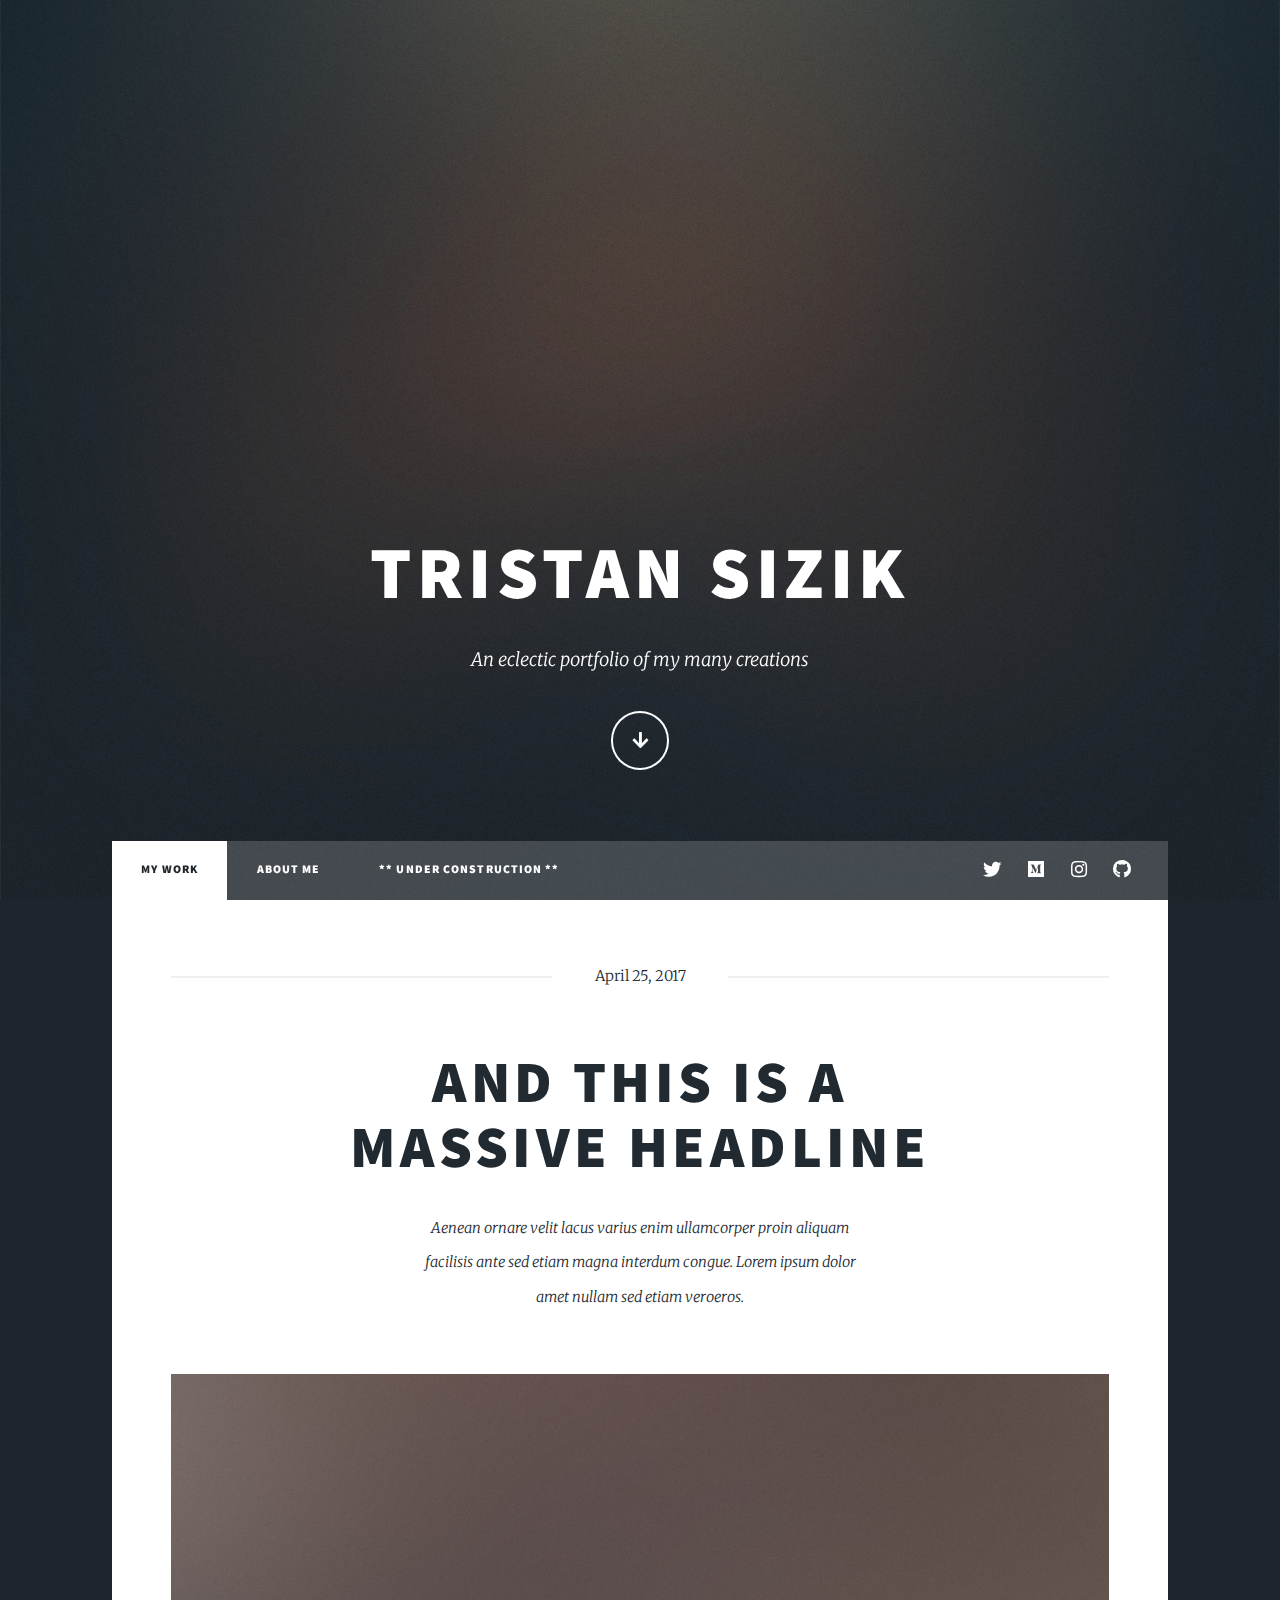
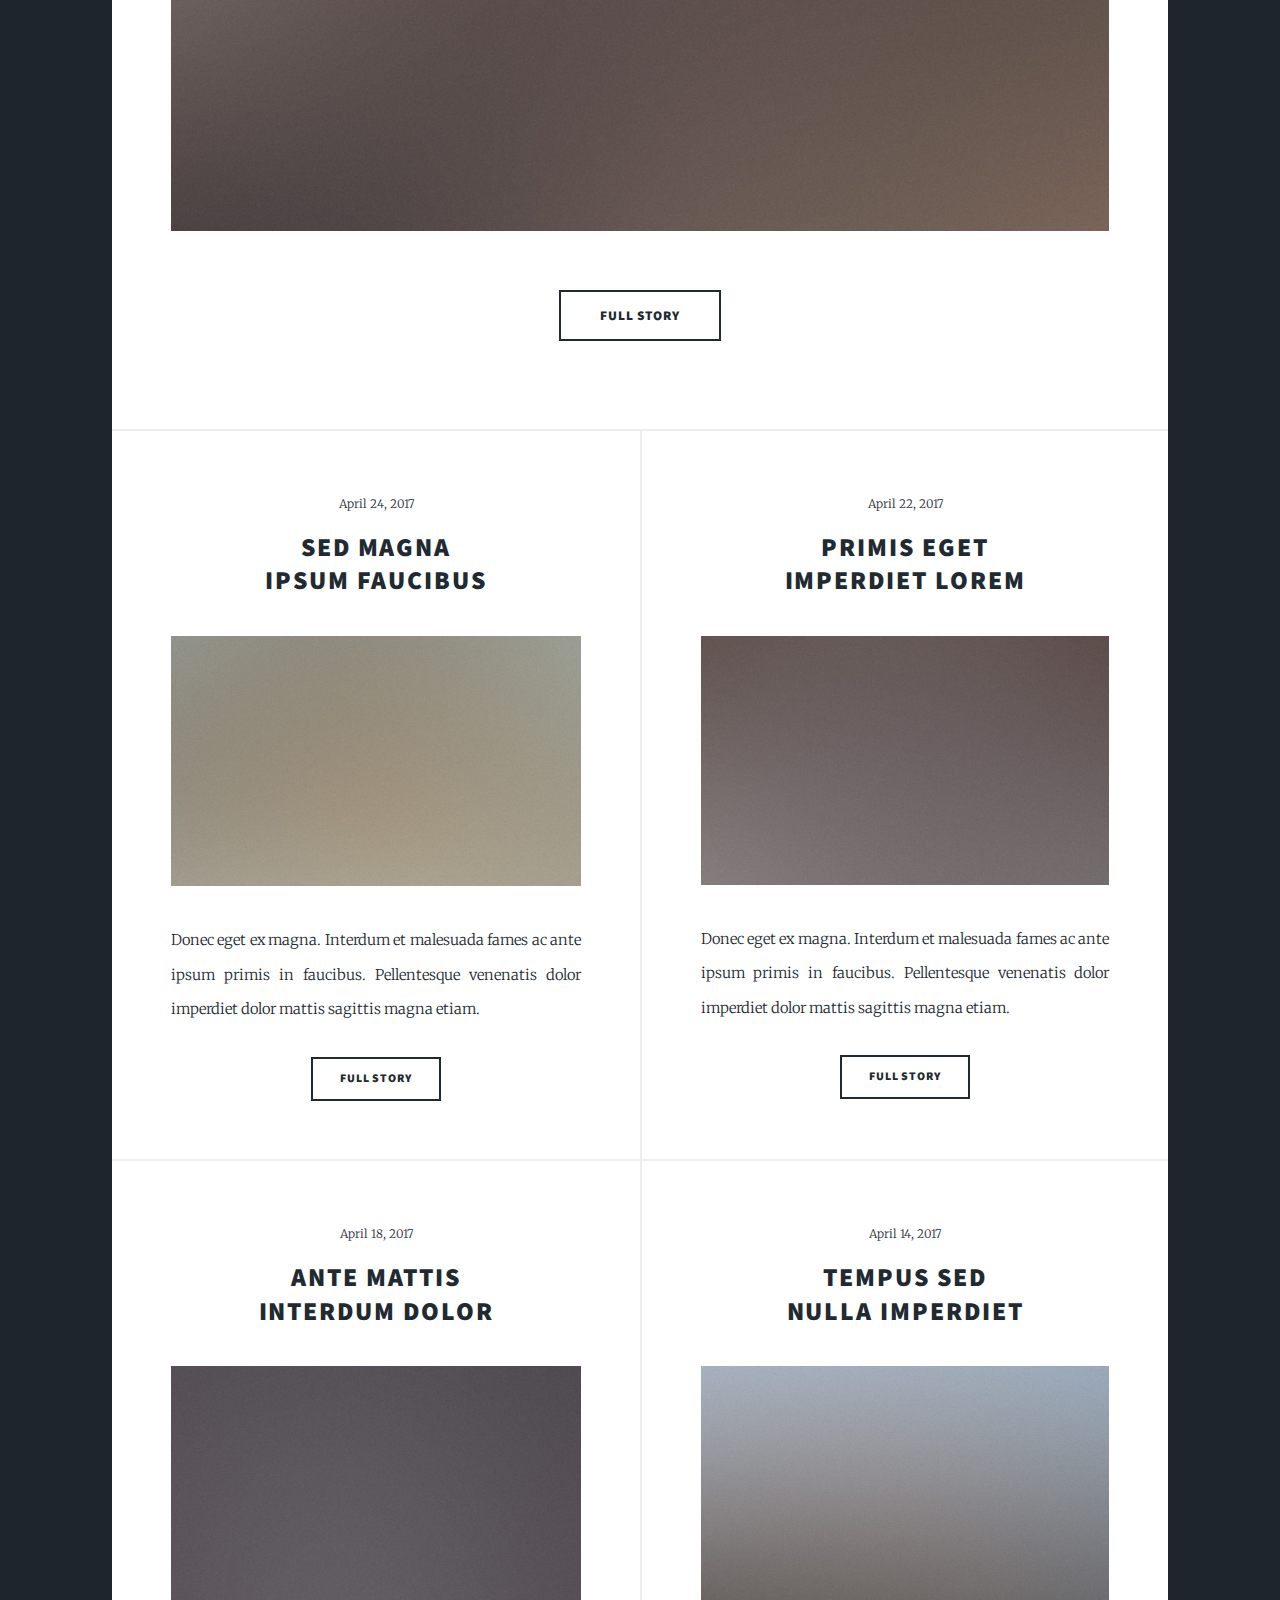
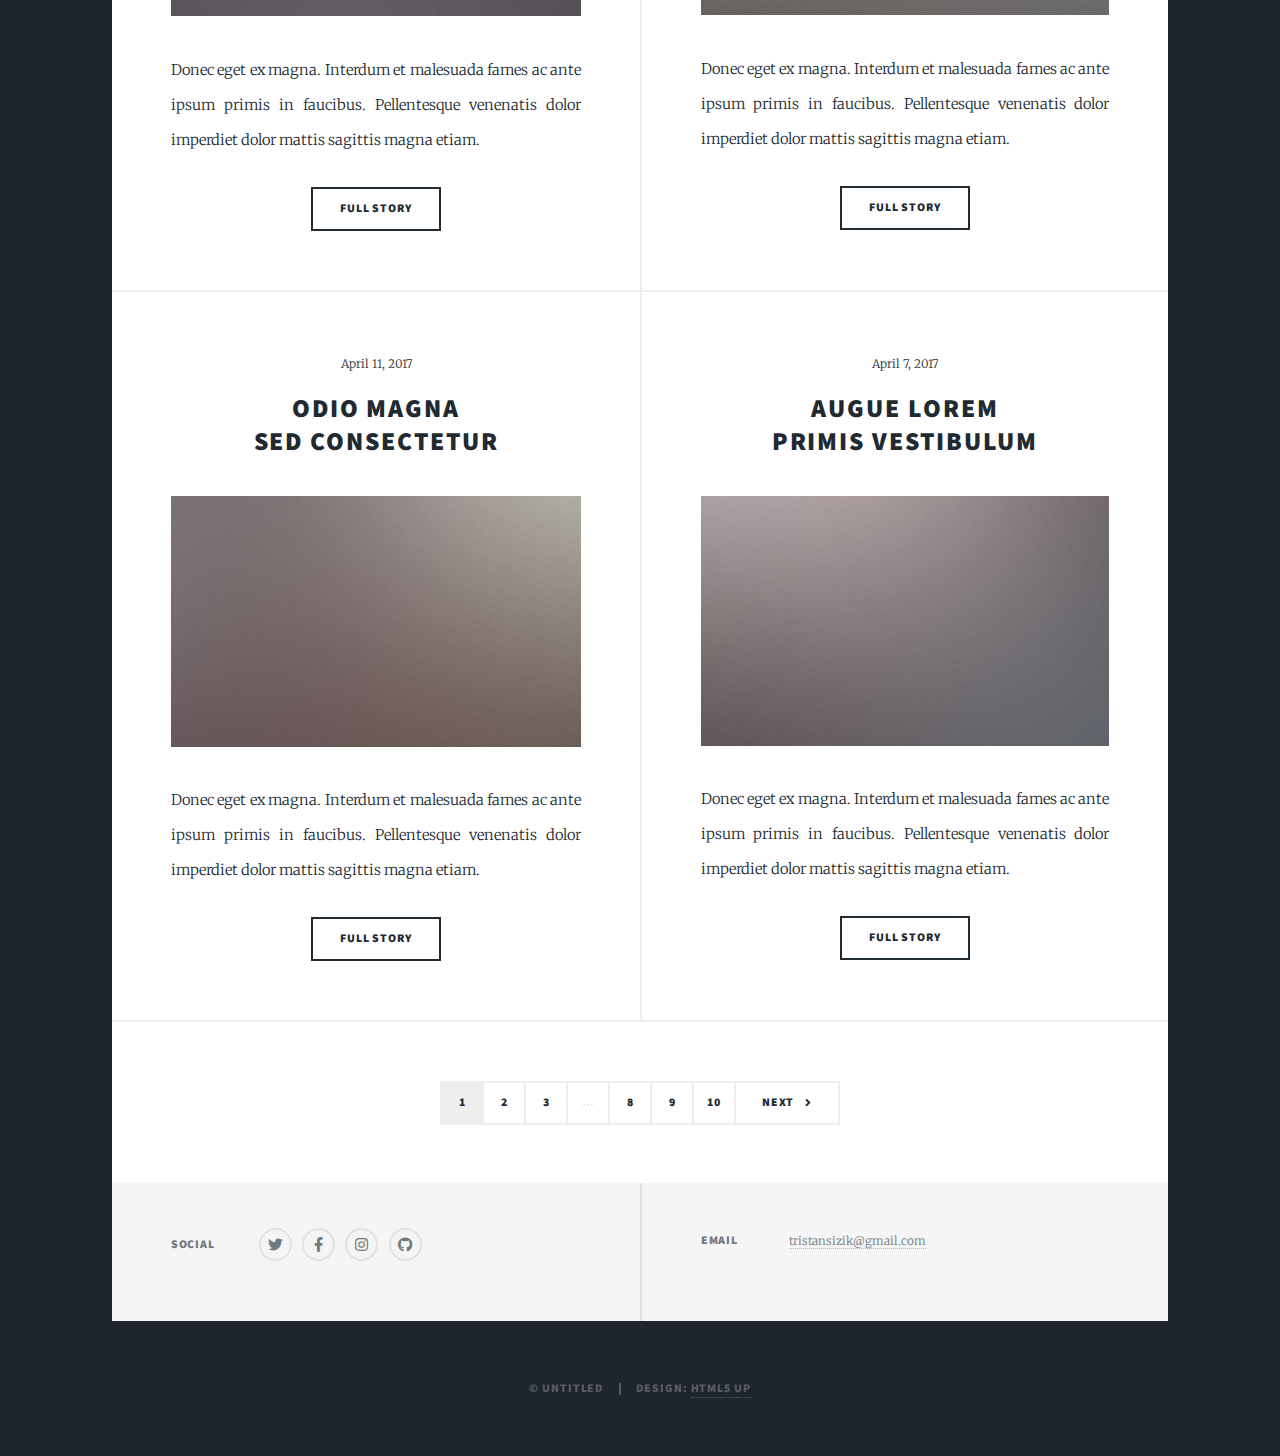
==== commit 870131f9: "updated index.html and emailform.php for fix" ====
--- a/index.html
+++ b/index.html
@@ -1,12 +1,13 @@
 <!DOCTYPE HTML>
 <!--
-	Massively by HTML5 UP
-	html5up.net | @ajlkn
-	Free for personal and commercial use under the CCA 3.0 license (html5up.net/license)
+	Sources :
+	Massively by HTML5 UP | html5up.net | @ajlkn
+
+
 -->
 <html>
 	<head>
-		<title>Massively by HTML5 UP</title>
+		<title>Tristan Sizik Portfolio</title>
 		<meta charset="utf-8" />
 		<meta name="viewport" content="width=device-width, initial-scale=1, user-scalable=no" />
 		<link rel="stylesheet" href="assets/css/main.css" />
@@ -41,7 +42,7 @@
 						</ul>
 						<ul class="icons">
 							<li><a href="https://twitter.com/Treestone_" class="icon brands fa-twitter"><span class="label">Twitter</span></a></li>
-							<!-- <li><a href="#" class="icon brands fa-facebook-f"><span class="label">Facebook</span></a></li> -->
+							<li><a href="https://medium.com/@tristansizik" class="icon brands fa-medium"><span class="label">Medium</span></a></li>
 							<li><a href="https://www.instagram.com/mastless_/" class="icon brands fa-instagram"><span class="label">Instagram</span></a></li>
 							<li><a href="https://github.com/tristansizik" class="icon brands fa-github"><span class="label">GitHub</span></a></li>
 						</ul>
@@ -161,41 +162,7 @@
 
 				<!-- Footer -->
 					<footer id="footer">
-						<section>
-							<form method="post" action="#">
-								<div class="fields">
-									<div class="field">
-										<label for="name">Name</label>
-										<input type="text" name="name" id="name" />
-									</div>
-									<div class="field">
-										<label for="email">Email</label>
-										<input type="text" name="email" id="email" />
-									</div>
-									<div class="field">
-										<label for="message">Message</label>
-										<textarea name="message" id="message" rows="3"></textarea>
-									</div>
-								</div>
-								<ul class="actions">
-									<li><input type="submit" value="Send Message" /></li>
-								</ul>
-							</form>
-						</section>
 						<section class="split contact">
-							<section class="alt">
-								<h3>Address</h3>
-								<p>1234 Somewhere Road #87257<br />
-								Nashville, TN 00000-0000</p>
-							</section>
-							<section>
-								<h3>Phone</h3>
-								<p><a href="#">(000) 000-0000</a></p>
-							</section>
-							<section>
-								<h3>Email</h3>
-								<p><a href="#">info@untitled.tld</a></p>
-							</section>
 							<section>
 								<h3>Social</h3>
 								<ul class="icons alt">
@@ -206,6 +173,16 @@
 								</ul>
 							</section>
 						</section>
+						<!-- <section>
+							<h3>Email</h3>
+							<p><a href="#">tristansizik@gmail.com</a></p>							
+						</section> -->
+						<section class="split contact">
+							<section>
+								<h3>Email</h3>
+								<p><a href="#">tristansizik@gmail.com</a></p>
+							</section>
+						</section>
 					</footer>
 
 				<!-- Copyright -->
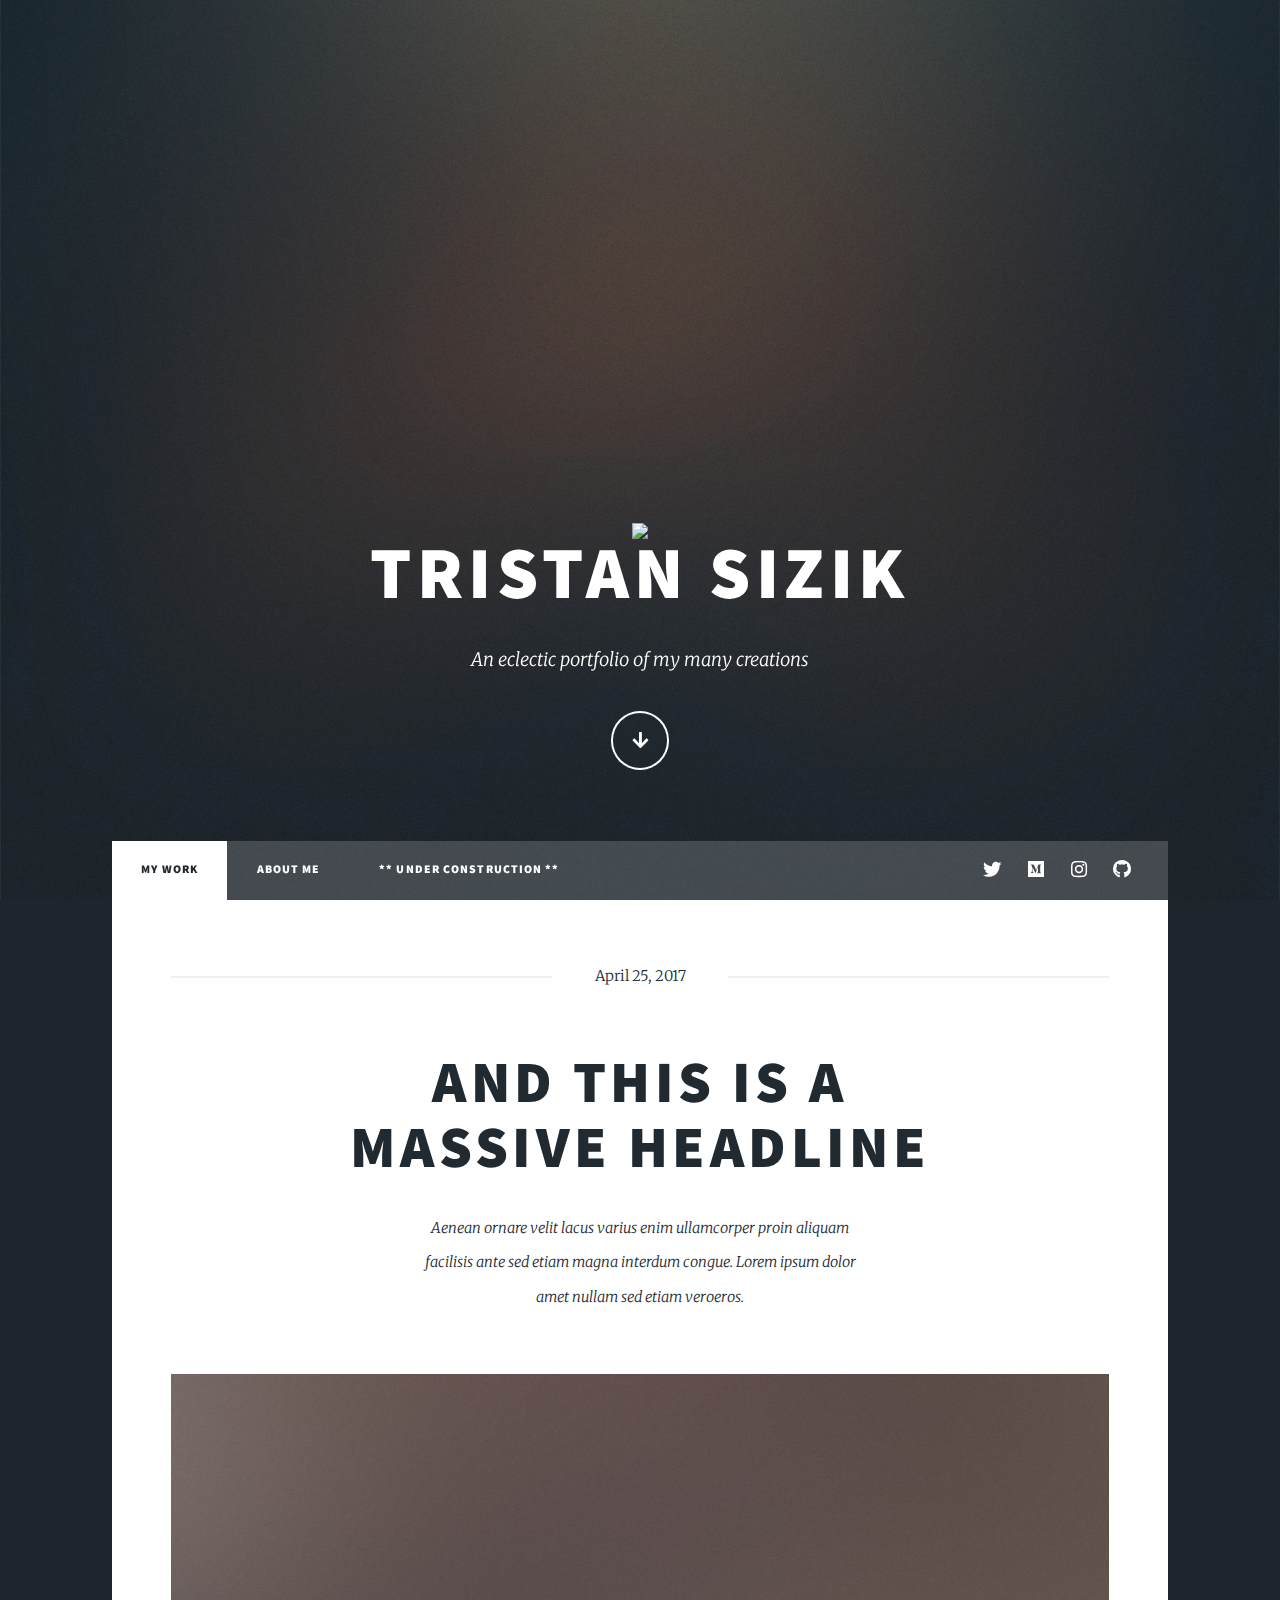
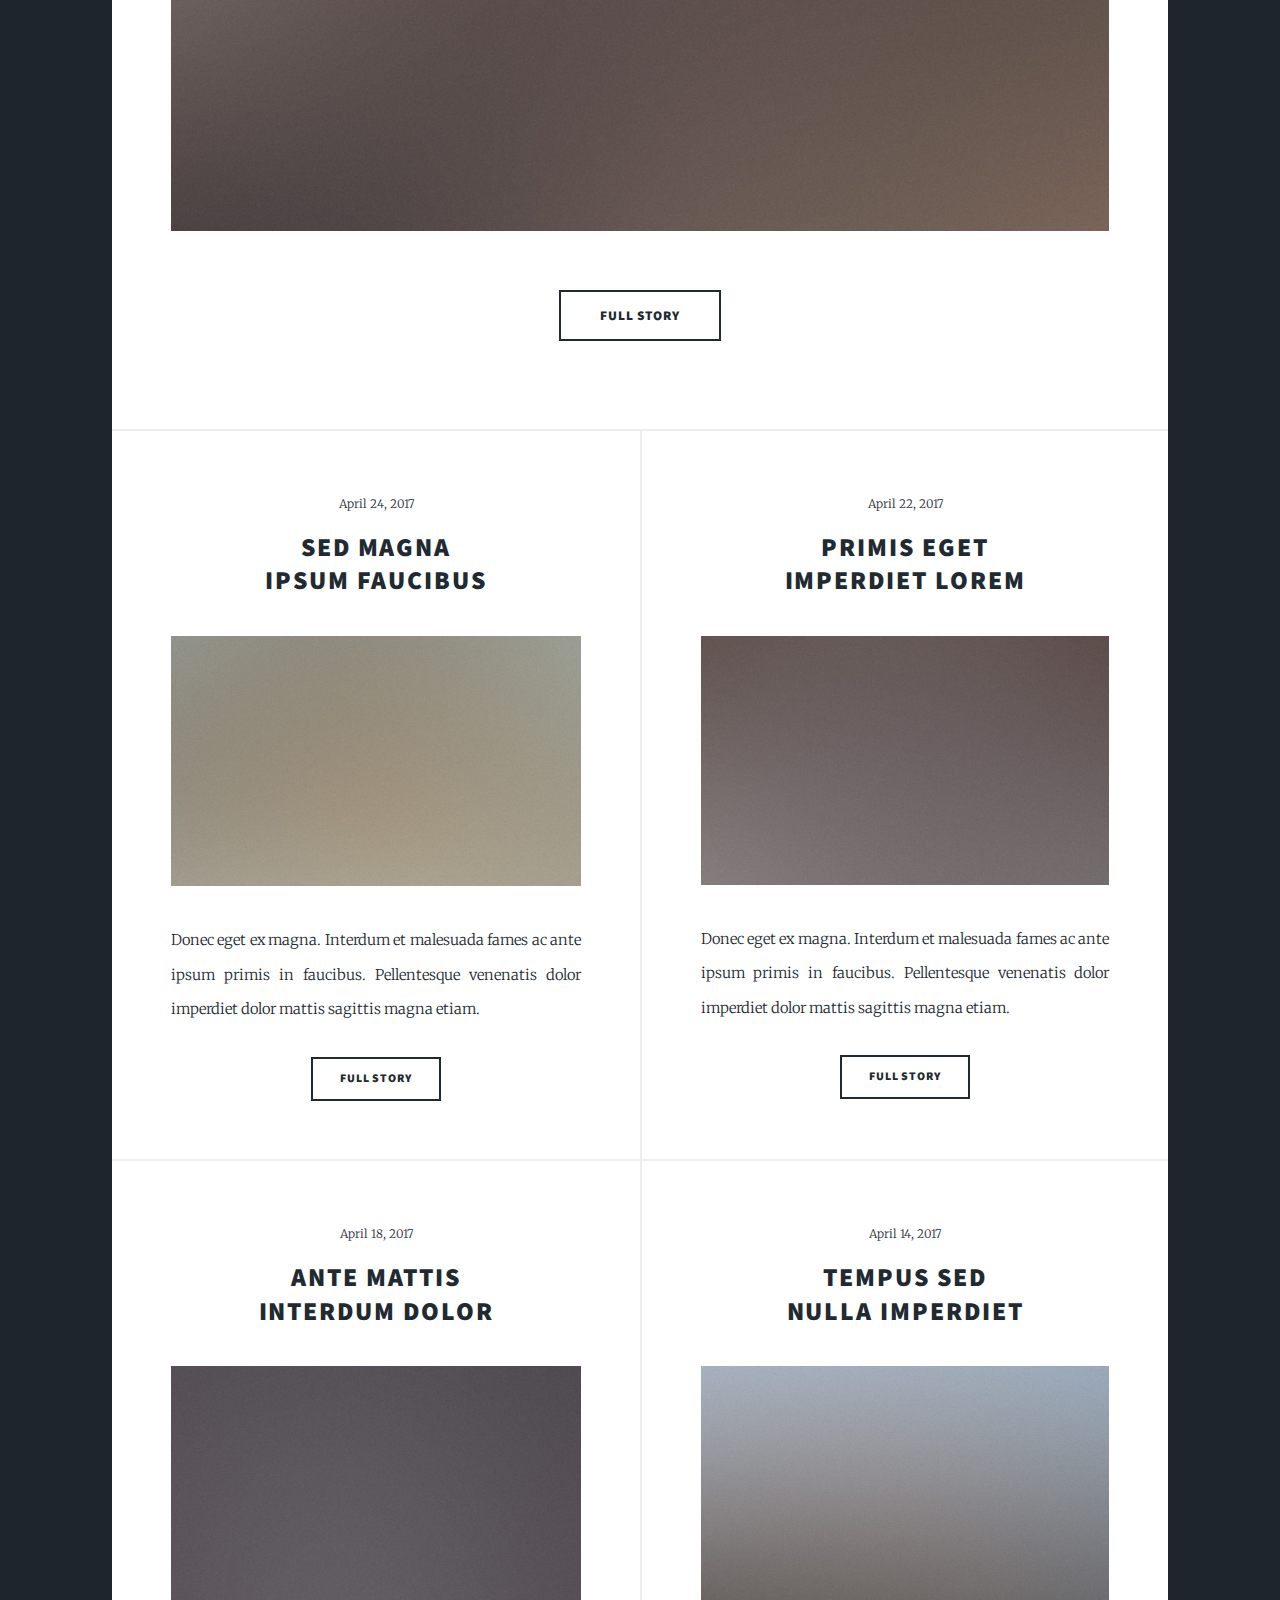
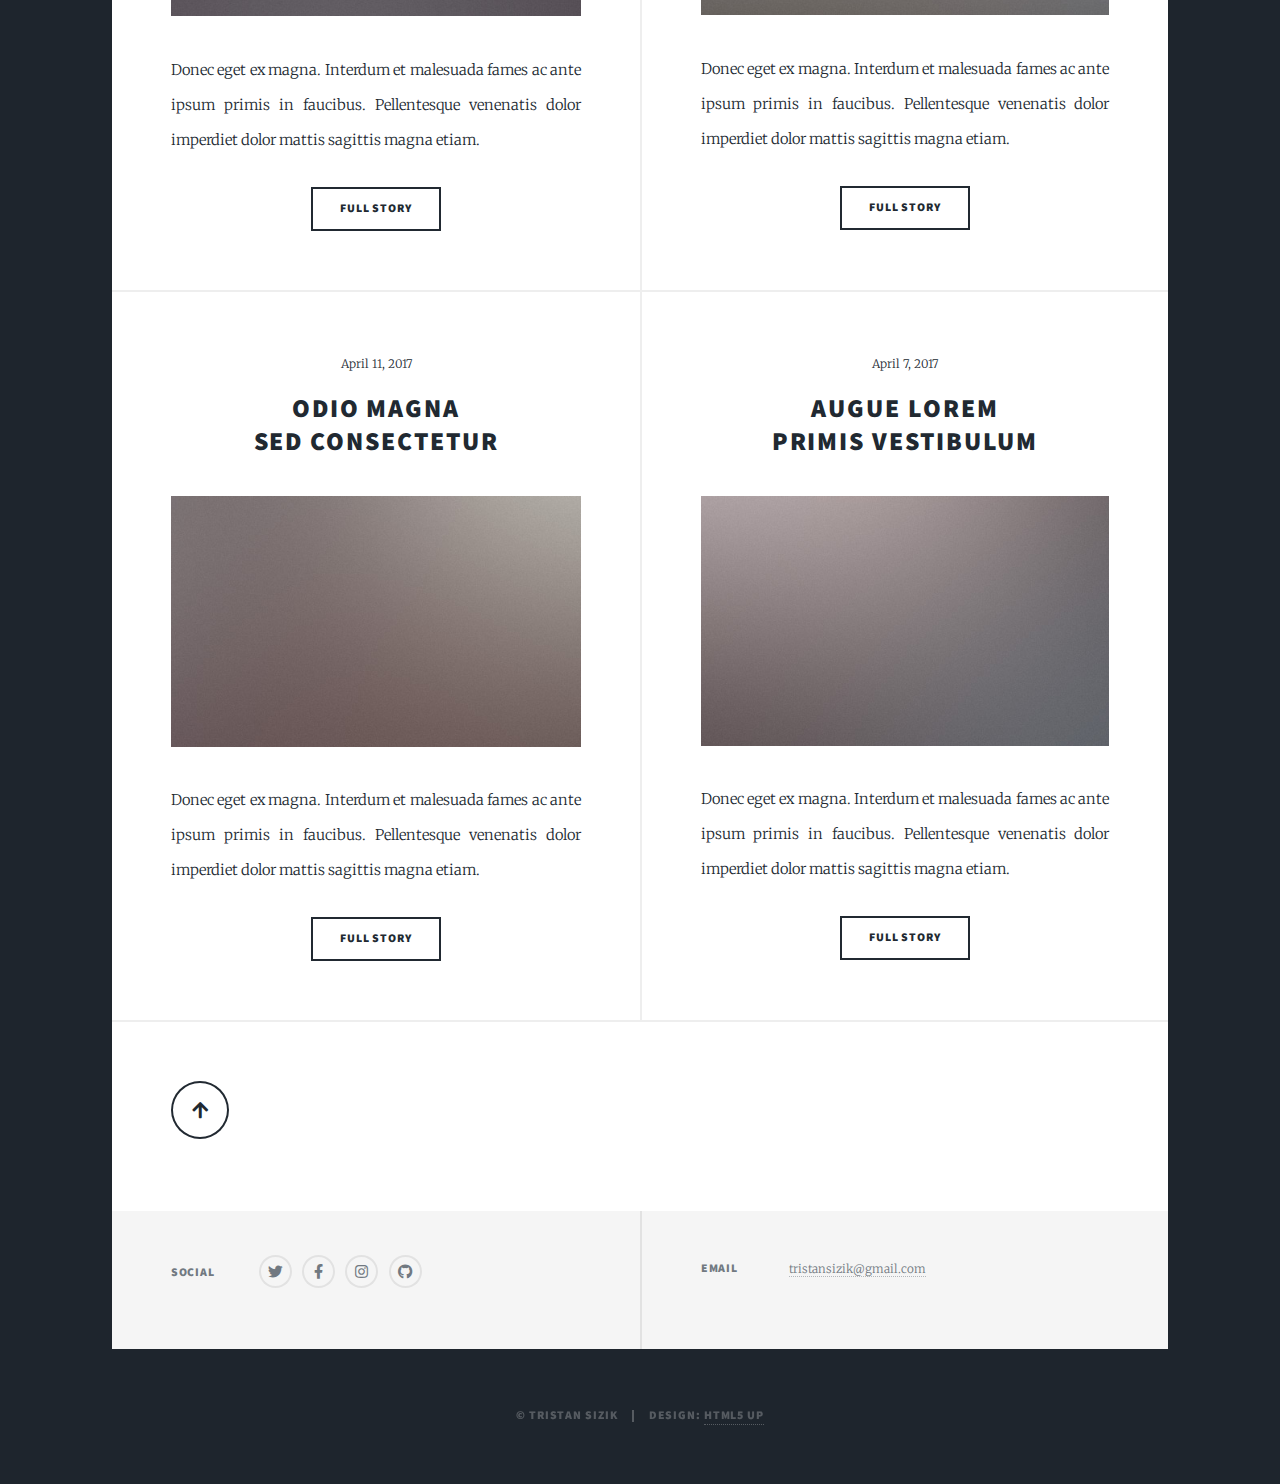
==== commit 53c3b22a: "tried adding js for scroll up button, can delete php later, Added more pix" ====
--- a/index.html
+++ b/index.html
@@ -12,16 +12,17 @@
 		<meta name="viewport" content="width=device-width, initial-scale=1, user-scalable=no" />
 		<link rel="stylesheet" href="assets/css/main.css" />
 		<noscript><link rel="stylesheet" href="assets/css/noscript.css" /></noscript>
+		<!-- <script src="js/code.js"></script> -->
 	</head>
 	<body class="is-preload">
-
+		
 		<!-- Wrapper -->
 			<div id="wrapper" class="fade-in">
-
+				
 				<!-- Intro -->
 					<div id="intro">
+						<img src= "images/picofme2_50p.jpg">
 						<h1>Tristan Sizik</h1>
-						<!-- <br />assively</h1> -->
 						<p>An eclectic portfolio of my many creations</p>
 						<ul class="actions">
 							<li><a href="#header" class="button icon solid solo fa-arrow-down scrolly">Continue</a></li>
@@ -143,19 +144,11 @@
 								</article>
 							</section>
 
-						<!-- Footer -->
+							<!-- Footer -->
 							<footer>
-								<div class="pagination">
-									<!--<a href="#" class="previous">Prev</a>-->
-									<a href="#" class="page active">1</a>
-									<a href="#" class="page">2</a>
-									<a href="#" class="page">3</a>
-									<span class="extra">&hellip;</span>
-									<a href="#" class="page">8</a>
-									<a href="#" class="page">9</a>
-									<a href="#" class="page">10</a>
-									<a href="#" class="next">Next</a>
-								</div>
+								<ul class="actions">
+									<li><a href="#header" class="button icon solid solo fa-arrow-up scrolly">Continue</a></li>
+								</ul>
 							</footer>
 
 					</div>
@@ -173,10 +166,7 @@
 								</ul>
 							</section>
 						</section>
-						<!-- <section>
-							<h3>Email</h3>
-							<p><a href="#">tristansizik@gmail.com</a></p>							
-						</section> -->
+						
 						<section class="split contact">
 							<section>
 								<h3>Email</h3>
@@ -184,10 +174,10 @@
 							</section>
 						</section>
 					</footer>
-
-				<!-- Copyright -->
+					
+					<!-- Copyright -->
 					<div id="copyright">
-						<ul><li>&copy; Untitled</li><li>Design: <a href="https://html5up.net">HTML5 UP</a></li></ul>
+						<ul><li>&copy; Tristan Sizik</li><li>Design: <a href="https://html5up.net">HTML5 UP</a></li></ul>
 					</div>
 
 			</div>
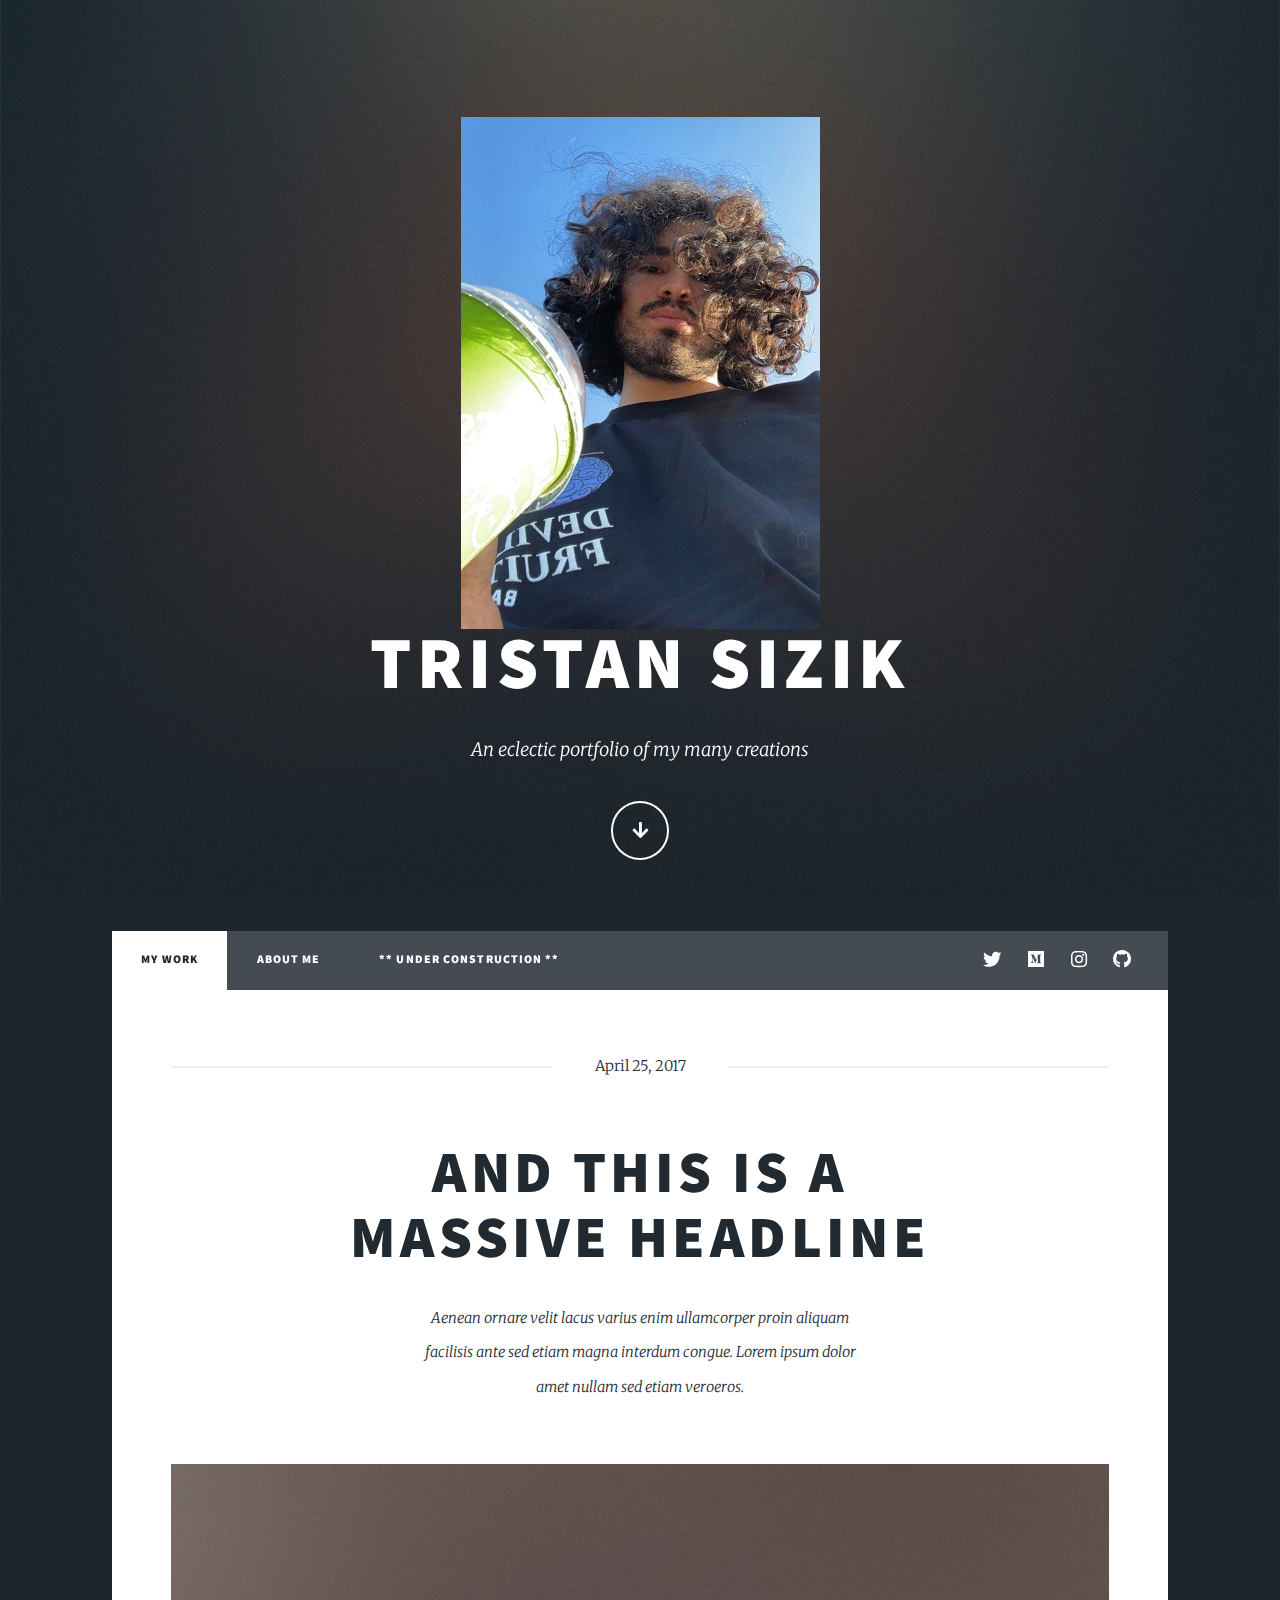
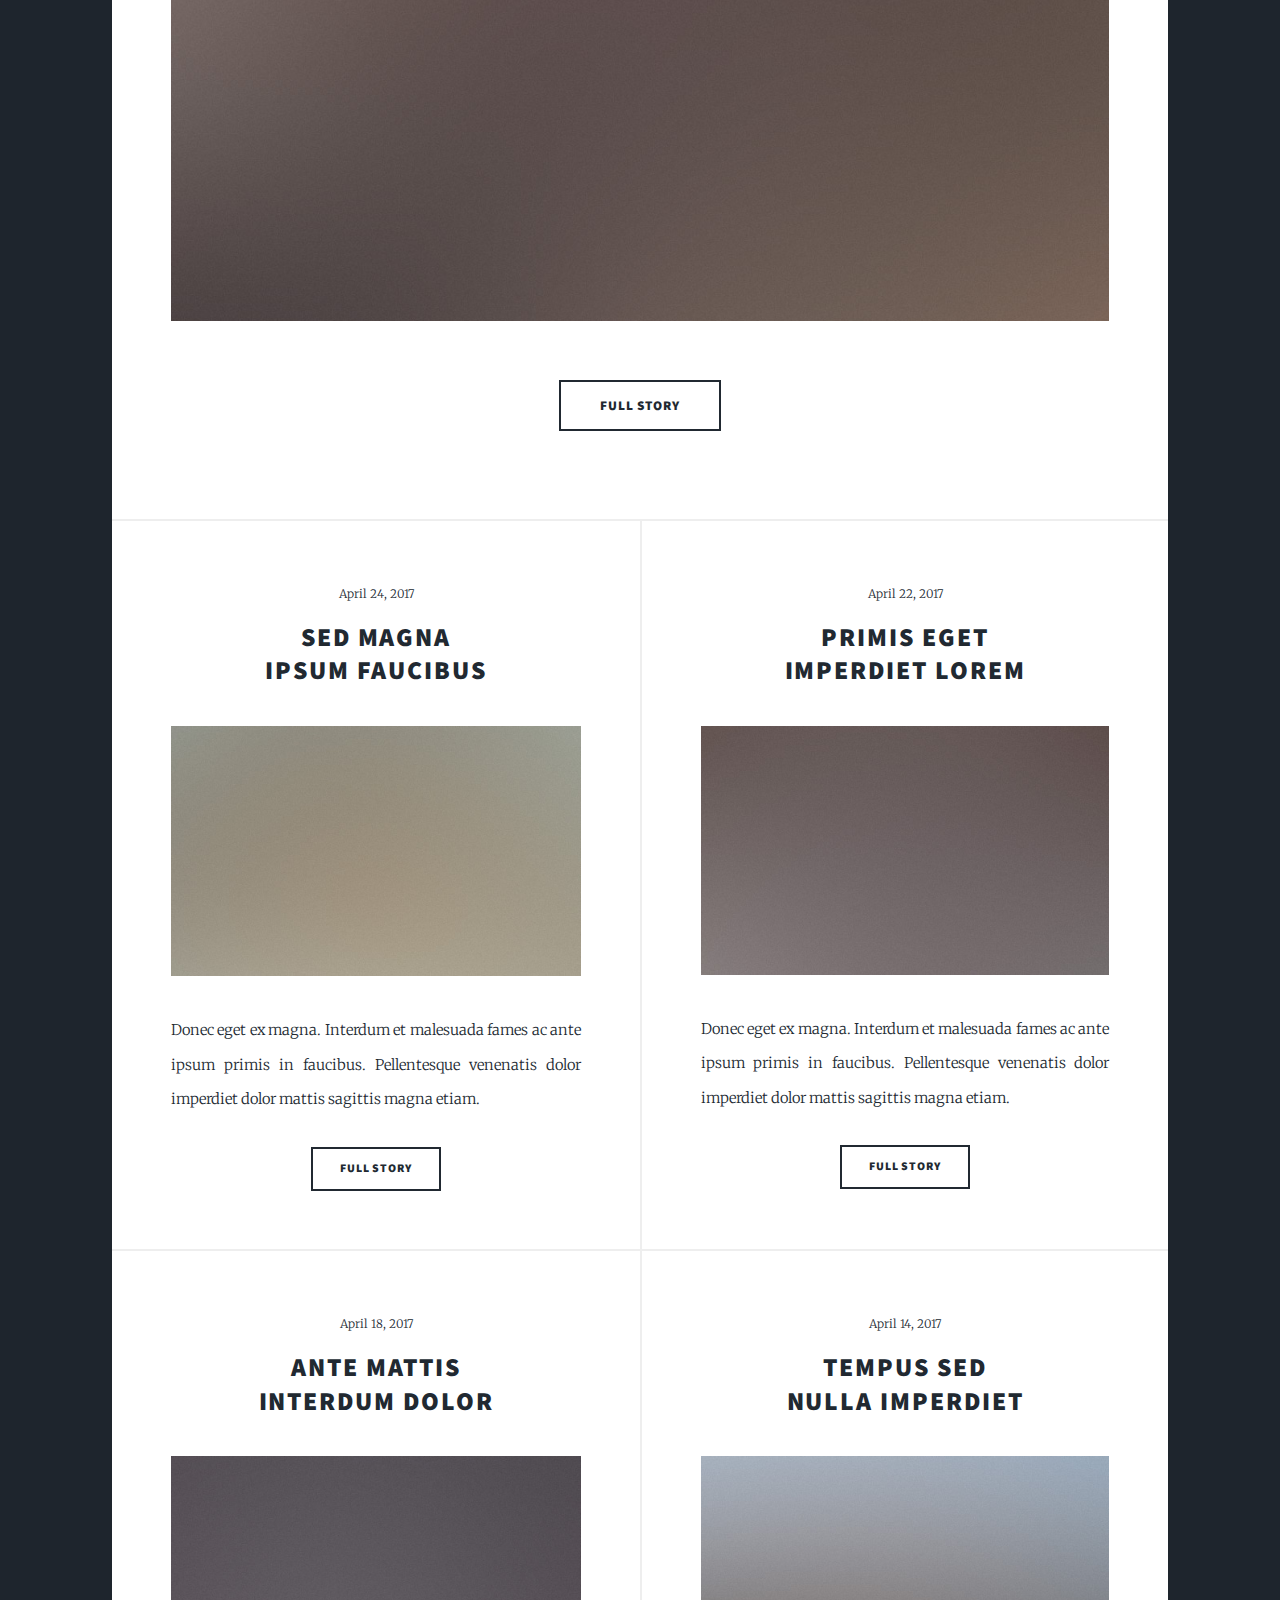
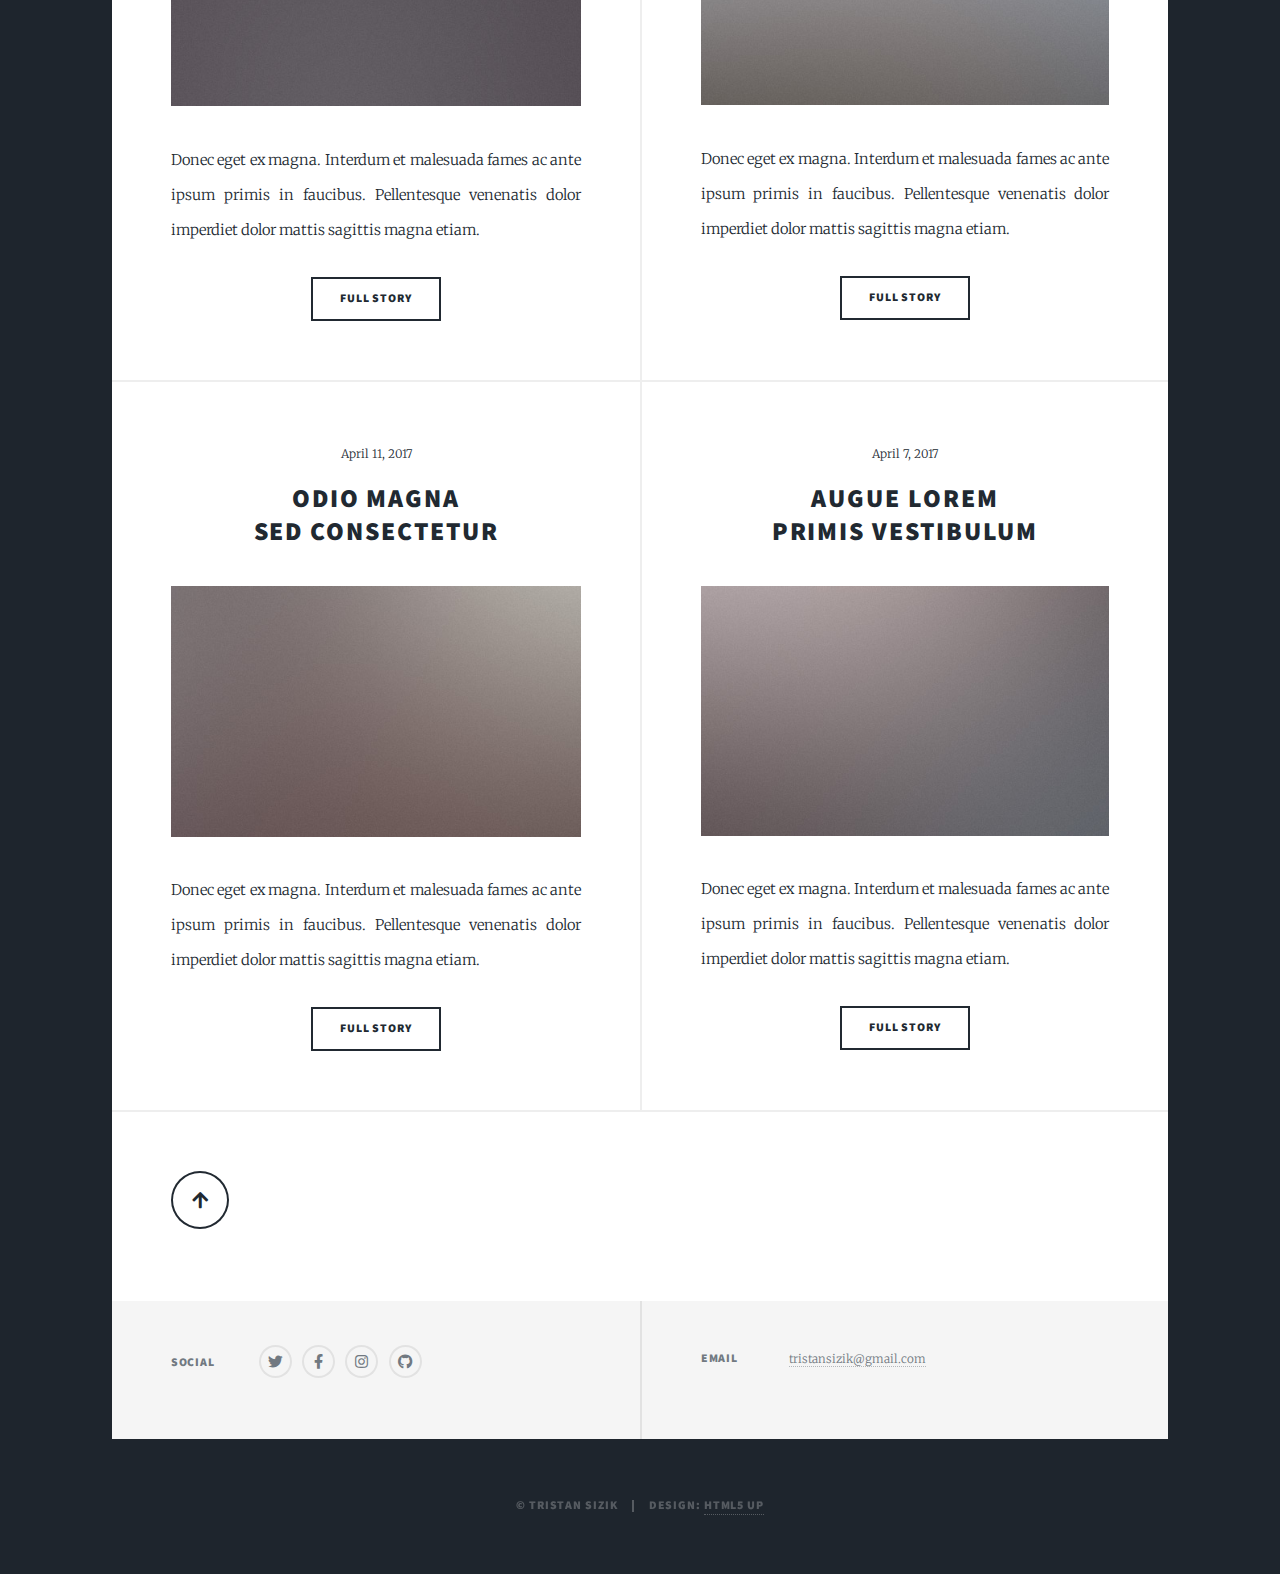
==== commit aa24a24e: "forgot to adjust something" ====
--- a/index.html
+++ b/index.html
@@ -147,7 +147,7 @@
 							<!-- Footer -->
 							<footer>
 								<ul class="actions">
-									<li><a href="#header" class="button icon solid solo fa-arrow-up scrolly">Continue</a></li>
+									<li><a href="#header" class="button icon solid solo fa-arrow-up scrolly"></a></li>
 								</ul>
 							</footer>
 
